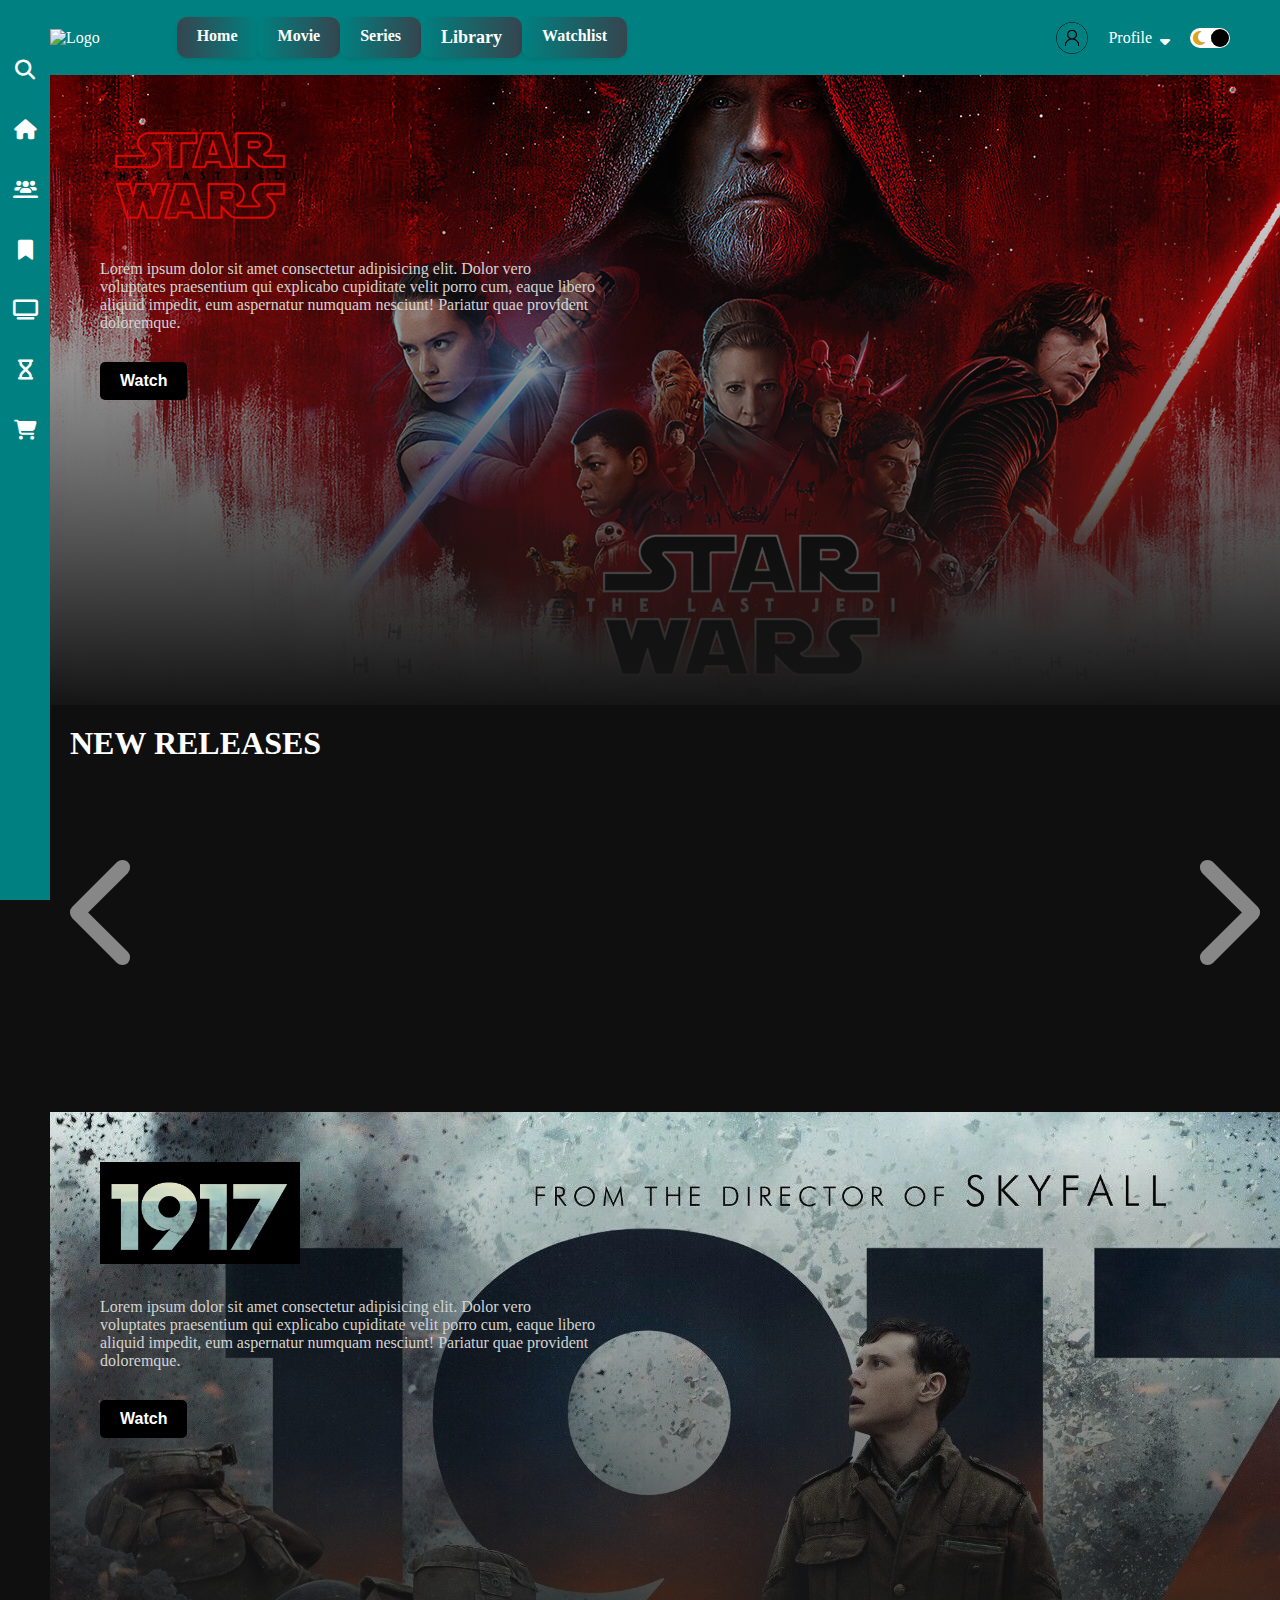
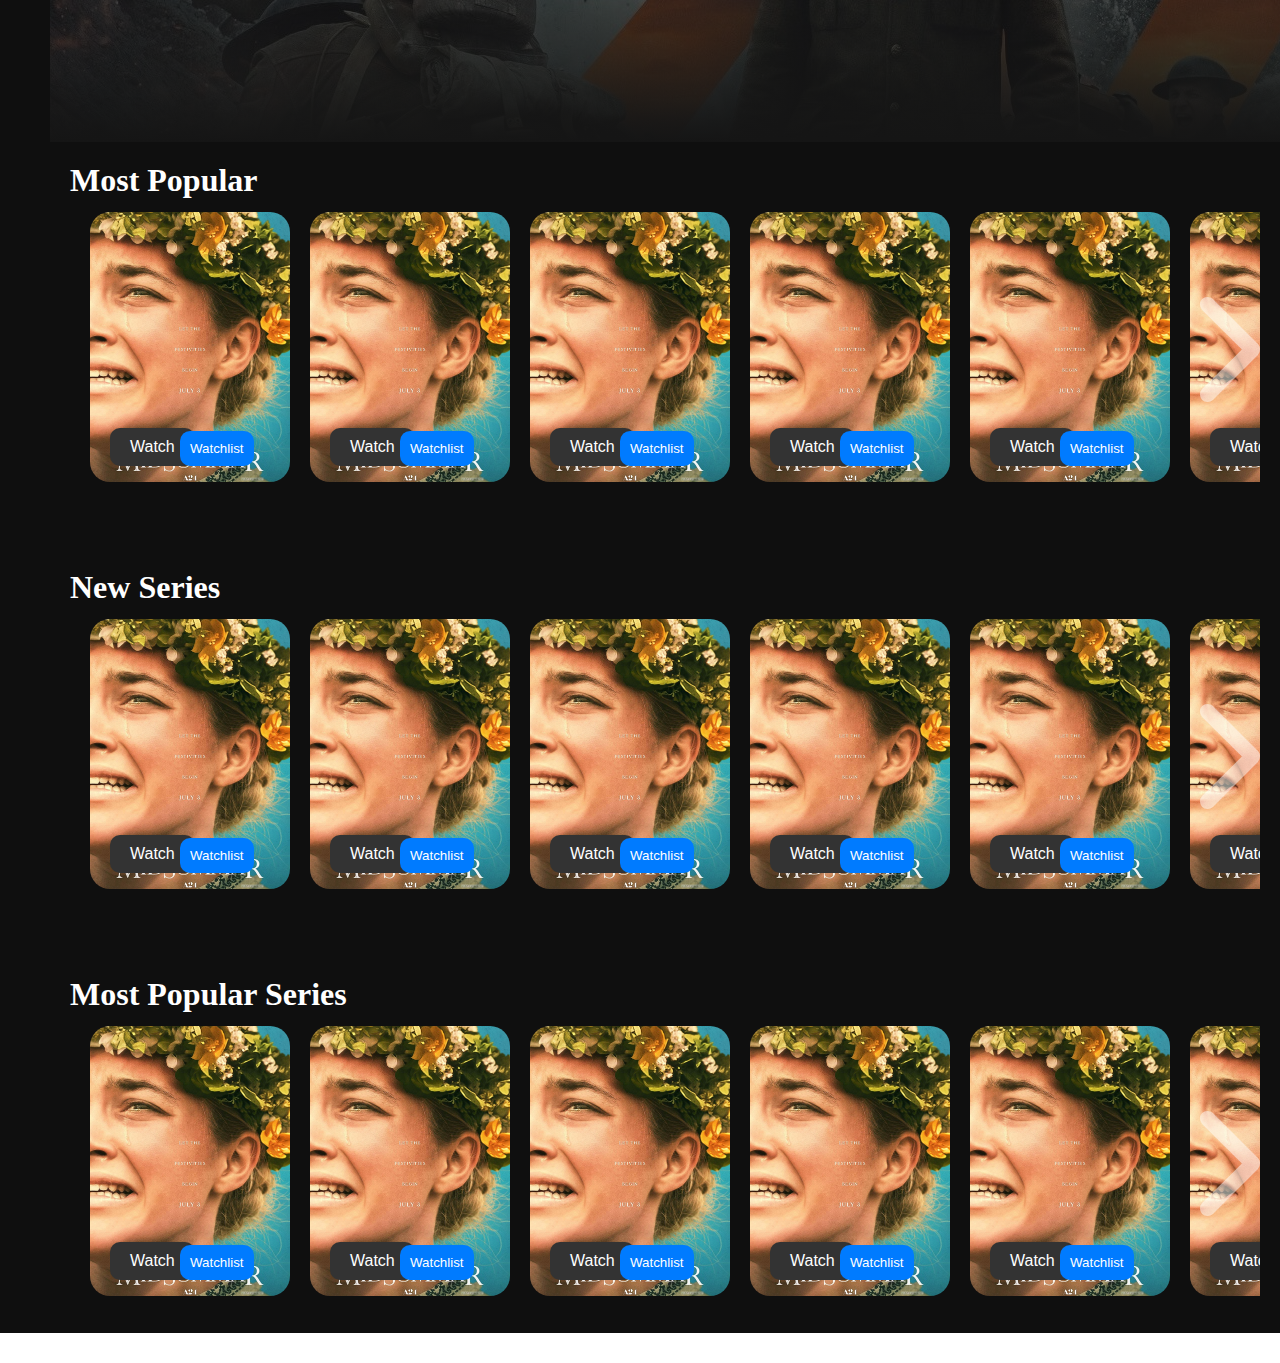
==== pages/home.html @ 5091b337 "new" ====
<!DOCTYPE html>
<html lang="en">
<head>
    <meta charset="UTF-8">
    <meta name="viewport" content="width=device-width, initial-scale=1.0">
    <title>Home page</title>
    <link rel="preconnect" href="https://fonts.googleapis.com">
    <link rel="preconnect" href="https://fonts.gstatic.com" crossorigin>
    <link href="https://fonts.googleapis.com/css2?family=Nunito:wght@200;600;800&display=swap" rel="stylesheet">
    <link rel="stylesheet" href="/style/home.css">
    <link rel="stylesheet" href="https://fonts.googleapis.com/icon?family=Material+Icons">
    <link rel="stylesheet" href="https://cdnjs.cloudflare.com/ajax/libs/font-awesome/6.4.2/css/all.min.css"> 
    
</head>
<body>
    <div class="navbar">
        <div  class="navbar-container">
            <div class="logo-container">
                <img class="logo" src="logo.jpg" alt="Logo">
            </div>
            <div  class="menu-container">
                <ul class="menu-list">
                    <li class="menu-list-item active">Home</li>
                    <li class="menu-list-item">Movie</li>
                    <li class="menu-list-item">Series</li>
                    <li class="menu-list-item"><a href="/pages/library.html">Library</a></li>
                    <li class="menu-list-item">Watchlist</li>
                </ul>
            </div>
            <div class="profile-container">
                <img class="profile-picture" src="/images/profile.png" alt="">
                <div class="profile-text-container" id="profileDropdownButton">
                    <span class="profile-text">Profile</span>
                    <i class="fa-solid fa-sort-down"></i>
                </div>
                <div class="profile-dropdown" id="profileDropdownContent">
                    <a href="#">My Account</a>
                    <a href="#">Settings</a>
                    <a href="#">Log Out</a>
                </div>
            </div>
                <div class="toggle">
                    <i class="fa-solid fa-moon toggle-icon"></i>
                    <i class="fa-solid fa-sun toggle-icon"></i>
                    <div class="toggle-ball"></div>

                </div>
            </div>
        </div>
    </div>
    <div class="sidebar">
        <i class="left-menu-icon fa-solid fa-magnifying-glass"></i>
        <i class="left-menu-icon fa-solid fa-house"></i>
        <i class="left-menu-icon fa-solid fa-users-line"></i>
        <i class="left-menu-icon fa-solid fa-bookmark"></i>
        <i class="left-menu-icon fa-solid fa-tv"></i>
        <i class="left-menu-icon fa-solid fa-hourglass"></i>
        <i class="left-menu-icon fa-solid fa-cart-shopping"></i>
    </div>
    <div class="container">
        <div class="content-container">
           <div class="featured-content" 
                style="background: linear-gradient(to bottom, rgba(0,0,0,0), #151515), url(/images/starwors.jpg);">
                <img class="featured-title" src="/images/Star_Wars_-_The_Last_Jedi_logo.png" alt="">
                <p class="featured-desc">Lorem ipsum dolor sit amet consectetur adipisicing elit. Dolor vero voluptates praesentium qui explicabo cupiditate velit porro cum, eaque libero aliquid impedit, eum aspernatur numquam nesciunt! Pariatur quae provident doloremque.</p>
                <button class="featured-button">Watch</button>
           </div>
           <div class="movie-list-container" id="new-releases">
            <h1 class="movie-list-title">NEW RELEASES</h1>
            <div class="movie-list-wrapper">
                <i class="fa-solid fa-chevron-left arrow-left"></i>
                <div class="movie-list">
                    <div class="movie-list-item">
                        <img class="movie-list-item-img" src="/images/midsommar.jpg" alt="">
                        <span class="movie-list-item-title"></span>
                        <p class="movie-list-item-desc"></p>
                        <span class="movie-list-item-rating"></span>
                        <button class="movie-list-item-button">Watch</button>
                        <button class="movie-list-item-watchlist-button">Watchlist</button>
                    </div>
                    <div class="movie-list-item">
                        <img class="movie-list-item-img" src="/images/midsommar.jpg" alt="">
                        <span class="movie-list-item-title"></span>
                        <p class="movie-list-item-desc"></p>
                        <span class="movie-list-item-rating"></span>
                        <button class="movie-list-item-button">Watch</button>
                        <button class="movie-list-item-watchlist-button">Watchlist</button>
                    </div>
                    <div class="movie-list-item">
                        <img class="movie-list-item-img" src="/images/midsommar.jpg" alt="">
                        <span class="movie-list-item-title"></span>
                        <p class="movie-list-item-desc"></p>
                        <span class="movie-list-item-rating"></span>
                        <button class="movie-list-item-button">Watch</button>
                        <button class="movie-list-item-watchlist-button">Watchlist</button>
                    </div>
                    <div class="movie-list-item">
                        <img class="movie-list-item-img" src="/images/midsommar.jpg" alt="">
                        <span class="movie-list-item-title"></span>
                        <p class="movie-list-item-desc"></p>
                        <span class="movie-list-item-rating"></span>
                        <button class="movie-list-item-button">Watch</button>
                        <button class="movie-list-item-watchlist-button">Watchlist</button>
                    </div>
                    <div class="movie-list-item">
                        <img class="movie-list-item-img" src="/images/midsommar.jpg" alt="">
                        <span class="movie-list-item-title"></span>
                        <p class="movie-list-item-desc"></p>
                        <span class="movie-list-item-rating"></span>
                        <button class="movie-list-item-button">Watch</button>
                        <button class="movie-list-item-watchlist-button">Watchlist</button>
                    </div>
                    <div class="movie-list-item">
                        <img class="movie-list-item-img" src="/images/midsommar.jpg" alt="">
                        <span class="movie-list-item-title"></span>
                        <p class="movie-list-item-desc"></p>
                        <span class="movie-list-item-rating"></span>
                        <button class="movie-list-item-button">Watch</button>
                        <button class="movie-list-item-watchlist-button">Watchlist</button>
                    </div>
                    <div class="movie-list-item">
                        <img class="movie-list-item-img" src="/images/midsommar.jpg" alt="">
                        <span class="movie-list-item-title"></span>
                        <p class="movie-list-item-desc"></p>
                        <span class="movie-list-item-rating"></span>
                        <button class="movie-list-item-button">Watch</button>
                        <button class="movie-list-item-watchlist-button">Watchlist</button>
                    </div>
                    <div class="movie-list-item">
                        <img class="movie-list-item-img" src="/images/midsommar.jpg" alt="">
                        <span class="movie-list-item-title"></span>
                        <p class="movie-list-item-desc"></p>
                        <span class="movie-list-item-rating"></span>
                        <button class="movie-list-item-button">Watch</button>
                        <button class="movie-list-item-watchlist-button">Watchlist</button>
                    </div>
                    <div class="movie-list-item">
                        <img class="movie-list-item-img" src="/images/midsommar.jpg" alt="">
                        <span class="movie-list-item-title"></span>
                        <p class="movie-list-item-desc"></p>
                        <span class="movie-list-item-rating"></span>
                        <button class="movie-list-item-button">Watch</button>
                        <button class="movie-list-item-watchlist-button">Watchlist</button>
                    </div>
                    <div class="movie-list-item">
                        <img class="movie-list-item-img" src="/images/midsommar.jpg" alt="">
                        <span class="movie-list-item-title"></span>
                        <p class="movie-list-item-desc"></p>
                        <span class="movie-list-item-rating"></span>
                        <button class="movie-list-item-button">Watch</button>
                        <button class="movie-list-item-watchlist-button">Watchlist</button>
                    </div>
                </div>
                <i class="fa-solid fa-chevron-right arrow"></i>
            </div>
        </div>
        <div class="featured-content" 
        style="background: linear-gradient(to bottom, rgba(0,0,0,0), #151515), url(/images/s-l1600.jpg);">
        <img class="featured-title" src="/images/1917-Movie-Poster.jpg" alt="">
        <p class="featured-desc">Lorem ipsum dolor sit amet consectetur adipisicing elit. Dolor vero voluptates praesentium qui explicabo cupiditate velit porro cum, eaque libero aliquid impedit, eum aspernatur numquam nesciunt! Pariatur quae provident doloremque.</p>
        <button class="featured-button">Watch</button>
   </div>
   <div class="movie-list-container" id="most-popular">
            <h1 class="movie-list-title">Most Popular</h1>
            <div class="movie-list-wrapper">
                <div class="movie-list">
                    <div class="movie-list-item">
                        <img class="movie-list-item-img" src="/images/midsommar.jpg" alt="">
                        <span class="movie-list-item-title"></span>
                        <p class="movie-list-item-desc"></p>
                        <button class="movie-list-item-button">Watch</button>
                        <button class="movie-list-item-watchlist-button">Watchlist</button>
                    </div>
                    <div class="movie-list-item">
                        <img class="movie-list-item-img" src="/images/midsommar.jpg" alt="">
                        <span class="movie-list-item-title"></span>
                        <p class="movie-list-item-desc"></p>
                        <button class="movie-list-item-button">Watch</button>
                        <button class="movie-list-item-watchlist-button">Watchlist</button>
                    </div>
                    <div class="movie-list-item">
                        <img class="movie-list-item-img" src="/images/midsommar.jpg" alt="">
                        <span class="movie-list-item-title"></span>
                        <p class="movie-list-item-desc"></p>
                        <button class="movie-list-item-button">Watch</button>
                        <button class="movie-list-item-watchlist-button">Watchlist</button>
                    </div>
                    <div class="movie-list-item">
                        <img class="movie-list-item-img" src="/images/midsommar.jpg" alt="">
                        <span class="movie-list-item-title"></span>
                        <p class="movie-list-item-desc"></p>
                        <button class="movie-list-item-button">Watch</button>
                        <button class="movie-list-item-watchlist-button">Watchlist</button>
                    </div>
                    <div class="movie-list-item">
                        <img class="movie-list-item-img" src="/images/midsommar.jpg" alt="">
                        <span class="movie-list-item-title"></span>
                        <p class="movie-list-item-desc"></p>
                        <button class="movie-list-item-button">Watch</button>
                        <button class="movie-list-item-watchlist-button">Watchlist</button>
                    </div>
                    <div class="movie-list-item">
                        <img class="movie-list-item-img" src="/images/midsommar.jpg" alt="">
                        <span class="movie-list-item-title"></span>
                        <p class="movie-list-item-desc"></p>
                        <button class="movie-list-item-button">Watch</button>
                        <button class="movie-list-item-watchlist-button">Watchlist</button>
                    </div>
                    <div class="movie-list-item">
                        <img class="movie-list-item-img" src="/images/midsommar.jpg" alt="">
                        <span class="movie-list-item-title"></span>
                        <p class="movie-list-item-desc"></p>
                        <button class="movie-list-item-button">Watch</button>
                        <button class="movie-list-item-watchlist-button">Watchlist</button>
                    </div>
                    <div class="movie-list-item">
                        <img class="movie-list-item-img" src="/images/midsommar.jpg" alt="">
                        <span class="movie-list-item-title"></span>
                        <p class="movie-list-item-desc"></p>
                        <button class="movie-list-item-button">Watch</button>
                        <button class="movie-list-item-watchlist-button">Watchlist</button>
                    </div>
                    <div class="movie-list-item">
                        <img class="movie-list-item-img" src="/images/midsommar.jpg" alt="">
                        <span class="movie-list-item-title"></span>
                        <p class="movie-list-item-desc"></p>
                        <button class="movie-list-item-button">Watch</button>
                        <button class="movie-list-item-watchlist-button">Watchlist</button>
                    </div>
                    <div class="movie-list-item">
                        <img class="movie-list-item-img" src="/images/midsommar.jpg" alt="">
                        <span class="movie-list-item-title"></span>
                        <p class="movie-list-item-desc"></p>
                        <button class="movie-list-item-button">Watch</button>
                        <button class="movie-list-item-watchlist-button">Watchlist</button>
                    </div>
                </div>
                <i class="fa-solid fa-chevron-right arrow"></i>
            </div>
        </div>
        <div class="movie-list-container"id="new-series">
            <h1 class="movie-list-title">New Series</h1>
            <div class="movie-list-wrapper">
                <div class="movie-list">
                    <div class="movie-list-item">
                        <img class="movie-list-item-img" src="/images/midsommar.jpg" alt="">
                        <span class="movie-list-item-title"></span>
                        <p class="movie-list-item-desc"></p>
                        <button class="movie-list-item-button">Watch</button>
                        <button class="movie-list-item-watchlist-button">Watchlist</button>
                    </div>
                    <div class="movie-list-item">
                        <img class="movie-list-item-img" src="/images/midsommar.jpg" alt="">
                        <span class="movie-list-item-title"></span>
                        <p class="movie-list-item-desc"></p>
                        <button class="movie-list-item-button">Watch</button>
                        <button class="movie-list-item-watchlist-button">Watchlist</button>
                    </div>
                    <div class="movie-list-item">
                        <img class="movie-list-item-img" src="/images/midsommar.jpg" alt="">
                        <span class="movie-list-item-title"></span>
                        <p class="movie-list-item-desc"></p>
                        <button class="movie-list-item-button">Watch</button>
                        <button class="movie-list-item-watchlist-button">Watchlist</button>
                    </div>
                    <div class="movie-list-item">
                        <img class="movie-list-item-img" src="/images/midsommar.jpg" alt="">
                        <span class="movie-list-item-title"></span>
                        <p class="movie-list-item-desc"></p>
                        <button class="movie-list-item-button">Watch</button>
                        <button class="movie-list-item-watchlist-button">Watchlist</button>
                    </div>
                    <div class="movie-list-item">
                        <img class="movie-list-item-img" src="/images/midsommar.jpg" alt="">
                        <span class="movie-list-item-title"></span>
                        <p class="movie-list-item-desc"></p>
                        <button class="movie-list-item-button">Watch</button>
                        <button class="movie-list-item-watchlist-button">Watchlist</button>
                    </div>
                    <div class="movie-list-item">
                        <img class="movie-list-item-img" src="/images/midsommar.jpg" alt="">
                        <span class="movie-list-item-title"></span>
                        <p class="movie-list-item-desc"></p>
                        <button class="movie-list-item-button">Watch</button>
                        <button class="movie-list-item-watchlist-button">Watchlist</button>
                    </div>
                    <div class="movie-list-item">
                        <img class="movie-list-item-img" src="/images/midsommar.jpg" alt="">
                        <span class="movie-list-item-title"></span>
                        <p class="movie-list-item-desc"></p>
                        <button class="movie-list-item-button">Watch</button>
                        <button class="movie-list-item-watchlist-button">Watchlist</button>
                    </div>
                    <div class="movie-list-item">
                        <img class="movie-list-item-img" src="/images/midsommar.jpg" alt="">
                        <span class="movie-list-item-title">Midsommar</span>
                        <p class="movie-list-item-desc"></p>
                        <button class="movie-list-item-button">Watch</button>
                        <button class="movie-list-item-watchlist-button">Watchlist</button>
                    </div>
                    <div class="movie-list-item">
                        <img class="movie-list-item-img" src="/images/midsommar.jpg" alt="">
                        <span class="movie-list-item-title"></span>
                        <p class="movie-list-item-desc"></p>
                        <button class="movie-list-item-button">Watch</button>
                        <button class="movie-list-item-watchlist-button">Watchlist</button>
                    </div>
                    <div class="movie-list-item">
                        <img class="movie-list-item-img" src="/images/midsommar.jpg" alt="">
                        <span class="movie-list-item-title"></span>
                        <p class="movie-list-item-desc"></p>
                        <button class="movie-list-item-button">Watch</button>
                        <button class="movie-list-item-watchlist-button">Watchlist</button>
                    </div>
                </div>
                <i class="fa-solid fa-chevron-right arrow"></i>
            </div>
        </div>
        <div class="movie-list-container" id="mostPopularSeries">
            <h1 class="movie-list-title">Most Popular Series</h1>
            <div class="movie-list-wrapper">
                <div class="movie-list">
                    <div class="movie-list-item">
                        <img class="movie-list-item-img" src="/images/midsommar.jpg" alt="">
                        <span class="movie-list-item-title"></span>
                        <p class="movie-list-item-desc"></p>
                        <button class="movie-list-item-button">Watch</button>
                        <button class="movie-list-item-watchlist-button">Watchlist</button>
                    </div>            
                    <div class="movie-list-item">
                        <img class="movie-list-item-img" src="/images/midsommar.jpg" alt="">
                        <span class="movie-list-item-title"></span>
                        <p class="movie-list-item-desc"></p>
                        <button class="movie-list-item-button">Watch</button>
                        <button class="movie-list-item-watchlist-button">Watchlist</button>
                    </div>
                    <div class="movie-list-item">
                        <img class="movie-list-item-img" src="/images/midsommar.jpg" alt="">
                        <span class="movie-list-item-title"></span>
                        <p class="movie-list-item-desc"></p>
                        <button class="movie-list-item-button">Watch</button>
                        <button class="movie-list-item-watchlist-button">Watchlist</button>
                    </div>
                    <div class="movie-list-item">
                        <img class="movie-list-item-img" src="/images/midsommar.jpg" alt="">
                        <span class="movie-list-item-title"></span>
                        <p class="movie-list-item-desc"></p>
                        <button class="movie-list-item-button">Watch</button>
                        <button class="movie-list-item-watchlist-button">Watchlist</button>
                    </div>
                    <div class="movie-list-item">
                        <img class="movie-list-item-img" src="/images/midsommar.jpg" alt="">
                        <span class="movie-list-item-title"></span>
                        <p class="movie-list-item-desc"></p>
                        <button class="movie-list-item-button">Watch</button>
                        <button class="movie-list-item-watchlist-button">Watchlist</button>
                    </div>
                    <div class="movie-list-item">
                        <img class="movie-list-item-img" src="/images/midsommar.jpg" alt="">
                        <span class="movie-list-item-title"></span>
                        <p class="movie-list-item-desc"></p>
                        <button class="movie-list-item-button">Watch</button>
                        <button class="movie-list-item-watchlist-button">Watchlist</button>
                    </div>
                    <div class="movie-list-item">
                        <img class="movie-list-item-img" src="/images/midsommar.jpg" alt="">
                        <span class="movie-list-item-title"></span>
                        <p class="movie-list-item-desc"></p>
                        <button class="movie-list-item-button">Watch</button>
                        <button class="movie-list-item-watchlist-button">Watchlist</button>
                    </div>
                    <div class="movie-list-item">
                        <img class="movie-list-item-img" src="/images/midsommar.jpg" alt="">
                        <span class="movie-list-item-title"></span>
                        <p class="movie-list-item-desc"></p>
                        <button class="movie-list-item-button">Watch</button>
                        <button class="movie-list-item-watchlist-button">Watchlist</button>
                    </div>
                    <div class="movie-list-item">
                        <img class="movie-list-item-img" src="/images/midsommar.jpg" alt="">
                        <span class="movie-list-item-title"></span>
                        <p class="movie-list-item-desc"></p>
                        <button class="movie-list-item-button">Watch</button>
                        <button class="movie-list-item-watchlist-button">Watchlist</button>
                    </div>
                    <div class="movie-list-item">
                        <img class="movie-list-item-img" src="/images/midsommar.jpg" alt="">
                        <span class="movie-list-item-title"></span>
                        <p class="movie-list-item-desc"></p>
                        <button class="movie-list-item-button">Watch</button>
                        <button class="movie-list-item-watchlist-button">Watchlist</button>
                    </div>
                </div>
                <i class="fa-solid fa-chevron-right arrow"></i>
            </div>
        </div>
        
           </div>
           
        </div>
        
    </div>
    <script src="/script/home.js">
        document.addEventListener('DOMContentLoaded', function() {
            var user = JSON.parse(localStorage.getItem('user'));
        
            if (user) {
                var emailElement = document.getElementById('userEmail');
                if (emailElement) {
                    emailElement.innerText = user.email;
                }
            }
        });
        </script>
  
</body>
</html>
---- style/home.css ----
*{
    margin: 0;
    padding: 0;
    box-sizing: border-box;
}

body{
    font-family: Georgia, 'Times New Roman', Times, serif ;
}
.navbar{
    width: 100%;
    height: 75px;
    background-color: #008080;
}

.navbar-container{
    display: flex;
    align-items: center;
    padding: 0 50px;
    height: 100%;
    color: white;
}

.logo-container {
    flex: 1;
}

.logo {
    max-width: 100%;
    height: auto;
    display: block;
}

.logo-container img {
    max-width: 100%; 
    height: auto; 
}

.menu-container{
    flex: 6;
    
}

.menu-list{
   display: flex; 
   list-style: none;
}
.menu-list-item a {
    text-decoration: none; 
    color: #ffffff; 
    font-weight: bold; 
    font-size: 18px; 
    transition: color 0.3s; 
}



.menu-list-item {
    margin-right: 30px;
 }

 .menu-list-item.active{
    font-weight: bold;
 }

.profile-container{
    flex: 2;
    display: flex;
    align-items: center;
    justify-content: flex-end;
}

.profile-text-container{
    margin: 0 20px;

}

.profile-picture{
    width: 32px;
    height: 32px;
    border-radius: 50%;
    object-fit: cover;
}


.toggle{
    width: 40px;
    height: 20px;
    background-color: white;
    border-radius: 30px;
    display: flex;
    align-items: center;
    justify-content: space-around;
    position: relative;
}

.toggle-icon{
    color: goldenrod;
}

.toggle-ball{
    width: 18px;
    height: 18px;
    background-color: black;
    position: absolute;
    right: 1px;
    border-radius: 50%;
    cursor: pointer;
    transition: 0.1s ease all;
}

.sidebar{
    width: 50px;
    height: 100%;
    background-color: #008080;
    position: fixed;
    top: 0;
    display: flex;
    flex-direction: column;
    align-items: center;
    padding-top: 60px;
}

.left-menu-icon{
    color: white;
    font-size: 20px;
    margin-bottom: 40px;
}

.container{
    background-color: rgb(15, 15, 15);
    min-height: calc(00vh - 50px);
    color: white;
    
    
}

.content-container{
    margin-left: 50px;
    
}



.featured-content{
    height: 70vh;
    padding: 50px;
  
}
.featured-title{
    width: 200px;
}

.featured-desc{
    width: 500px;
    color: lightgray;
    margin: 30px 0;
}

.featured-button {
    background-color: black;
    color: white;
    padding: 10px 20px;
    border-radius: 5px;
    border: none;
    outline: none;
    font-weight: bold;
    cursor: pointer; /* Add a pointer cursor on hover */
    transition: background-color 0.3s; /* Smooth transition effect */
    font-size: 16px; /* Adjust the font size */
}

.featured-button:hover {
    background-color: darkgray;
}

.featured-button:active {
    background-color: gray;
    transform: translateY(2px); /* Add a slight downward shift on click */
}


.left-menu-icon:hover {
    
    color: orange; 
    cursor: pointer;
}

.movie-list-container {
    margin-bottom: 30px;
    padding:  20px;
}

.movie-list-wrapper {
    position: relative;
    padding: 0 20px; 
   overflow: hidden;
}

.movie-list {
    display: flex;
    align-items: center;
    height: 300px;
    margin: 0 -10px; 
    transform: translateX(0);
    transition: all 1s ease-in-out;
}

.movie-list-item {
    margin-right: 30px;
    position: relative;
    margin: 0 10px; 
}

.movie-list-item:hover .movie-list-item-img{
    transform: scale(1.2);
    margin: 0 30px;
    opacity: 0.5;
}

.menu-list-item {
    padding: 10px 20px;
    margin: 5px 0;
    border-radius: 10px;
    box-shadow: 0 2px 4px rgba(0, 0, 0, 0.1);
    cursor: pointer;
    background: linear-gradient(to right,  #008080, #36454F);
    color: #FFF;
    font-weight: bold;
    transition: transform 0.3s, box-shadow 0.3s, background 0.3s;
}

.menu-list-item:hover {
    transform: scale(1.05);
    box-shadow: 0 4px 8px rgba(0, 0, 0, 0.2);
}

.menu-list-item.active {
    background: linear-gradient(to right, #36454F, #008080);
}

.menu-list-item img {
    max-width: 20px;
    vertical-align: middle;
    margin-right: 5px;
}


.movie-list-item:hover .movie-list-item-title,
.movie-list-item:hover .movie-list-item-desc,
.movie-list-item:hover .movie-list-item-button{
    opacity: 1;
}

.movie-list-item-img{
    width: 200px;
    height: 270px;
    object-fit: cover;
    transition: all 1s ease-in-out;
    border-radius: 20px;
}

.movie-list-item-title {
    background-color: #333;
    padding: 0 10px;
    font-size: 32px;
    font-weight: bold;
    position: absolute;
    top: 10%;
    left: 10px;
    opacity: 0;
    transition: 1s all ease-in-out;
}

.movie-list-item-title{
    background-color: #333;
    padding: 0 10px;
    font-size: 25px;
    font-weight: bold;
    position: absolute;
    top: 10%;
    left: 10px;
    opacity: 0;
}

.movie-list-item-desc {
    background-color: #333;
    padding: 10px;
    font-size: 12px;
    position: absolute;
    top: 30%;
    left: 10px;
    opacity: 0;
    width: 230px;
}

.movie-list-item-button {
    padding: 10px 20px;
    background-color: #333; 
    color: white;
    border-radius: 10px;
    outline: none;
    border: none;
    cursor: pointer;
    position: absolute;
    bottom: 20px;
    left: 20px;
    transition: background-color 0.3s; 
    font-size: 16px; 
}

.movie-list-item-button:hover {
    background-color:#008080; 
    transform: scale(1.05); 
}

#userEmail {
    font-weight: bold;
    color: #007BFF;
}

.arrow{
    font-size: 120px;
    position: absolute;
    top: 90px;
    right: 0;
    color: light grey;
    opacity: 0.5;
    cursor: pointer;
}

.arrow-left {
    font-size: 120px;
    position: absolute;
    top: 90px;
    left: 0;
    color: light grey;
    opacity: 0.5;
    cursor: pointer;
    z-index: 20;
}

.container.active{
    background-color: white;
}

.movie-list-title.active{
    color: black;
}


.navbar-container.active{
    background-color: white;
    color: black;
}

.sidebar.active{
    background-color: white;
}

.left-menu-icon.active{
    color: black;
}


.toggle.active{
    background-color: black;

}

.toggle-ball.active{
    background-color: white;
    transform: translateX(-20px);
}

@media only screen and (max-width: 940px){
    .menu-container{
        display: none;
    }
}


.profile-container {
    position: relative;
}

.profile-text-container {
    cursor: pointer;
    display: flex;
    align-items: center;
    gap: 8px;
}

.profile-dropdown {
    display: none;
    position: absolute;
    background-color: #fff;
    min-width: 160px;
    box-shadow: 0px 8px 16px 0px rgba(0, 0, 0, 0.2);
    z-index: 1;
    top: 40px; /* Adjust this value to position the dropdown */
    right: 0;
    border-radius: 8px;
    overflow: hidden;
}

.profile-dropdown a {
    color: #333;
    padding: 12px 16px;
    text-decoration: none;
    display: block;
    transition: background-color 0.3s;
}

.profile-dropdown a:hover {
    background-color: #f5f5f5;
}

.profile-container:hover .profile-dropdown {
    display: block;
}

.movie-list-item-rating {
    color: #008080; 
    font-size: 16px; 
    font-weight: bold; 
    margin-top: 5px; 
}

.movie-list-item-watchlist-button {
    padding: 10px;
    background-color: #007bff;
    color: white;
    border-radius: 10px;
    outline: none;
    border: none;
    cursor: pointer;
    position: absolute;
    bottom: 20px;
    left: 90px; /* Adjust the left position as needed */
    transition: background-color 0.3s ease;
}

.movie-list-item-watchlist-button:hover {
    background-color: #0056b3; /* Change color on hover if desired */
}
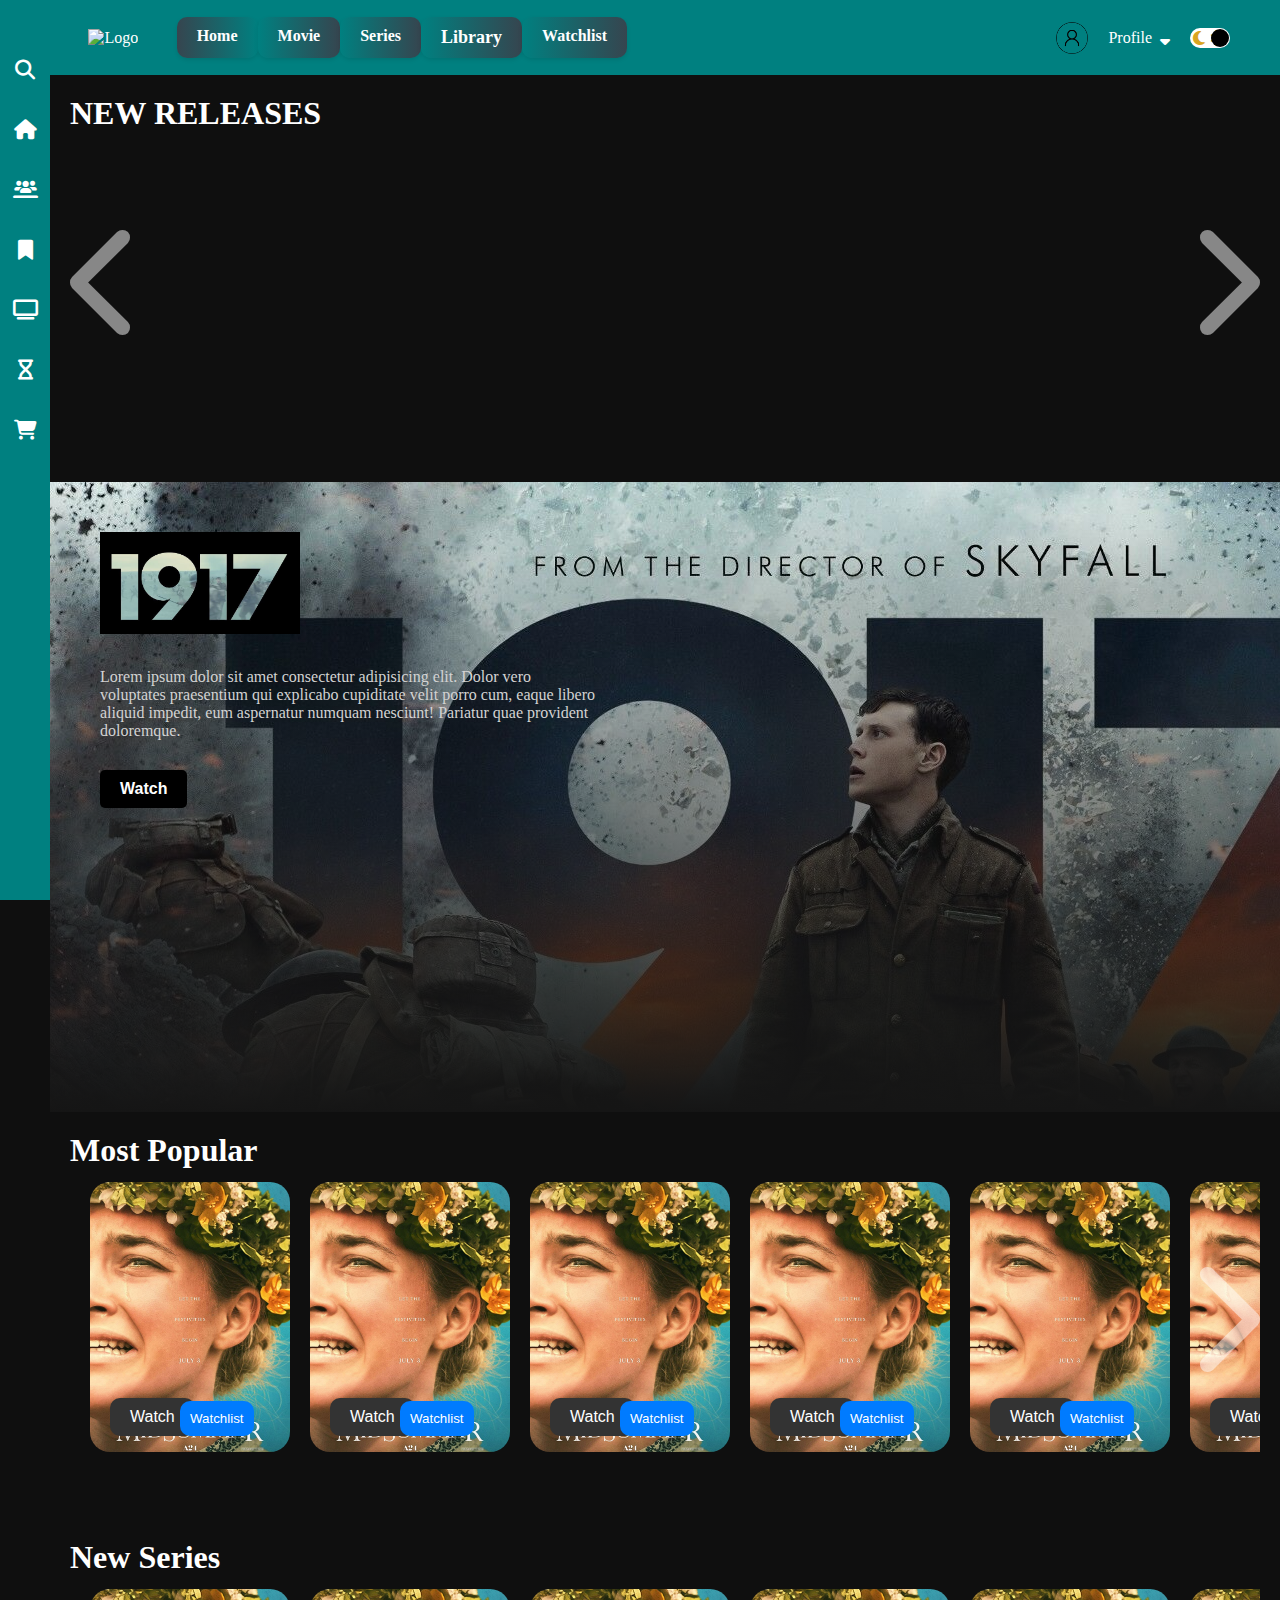
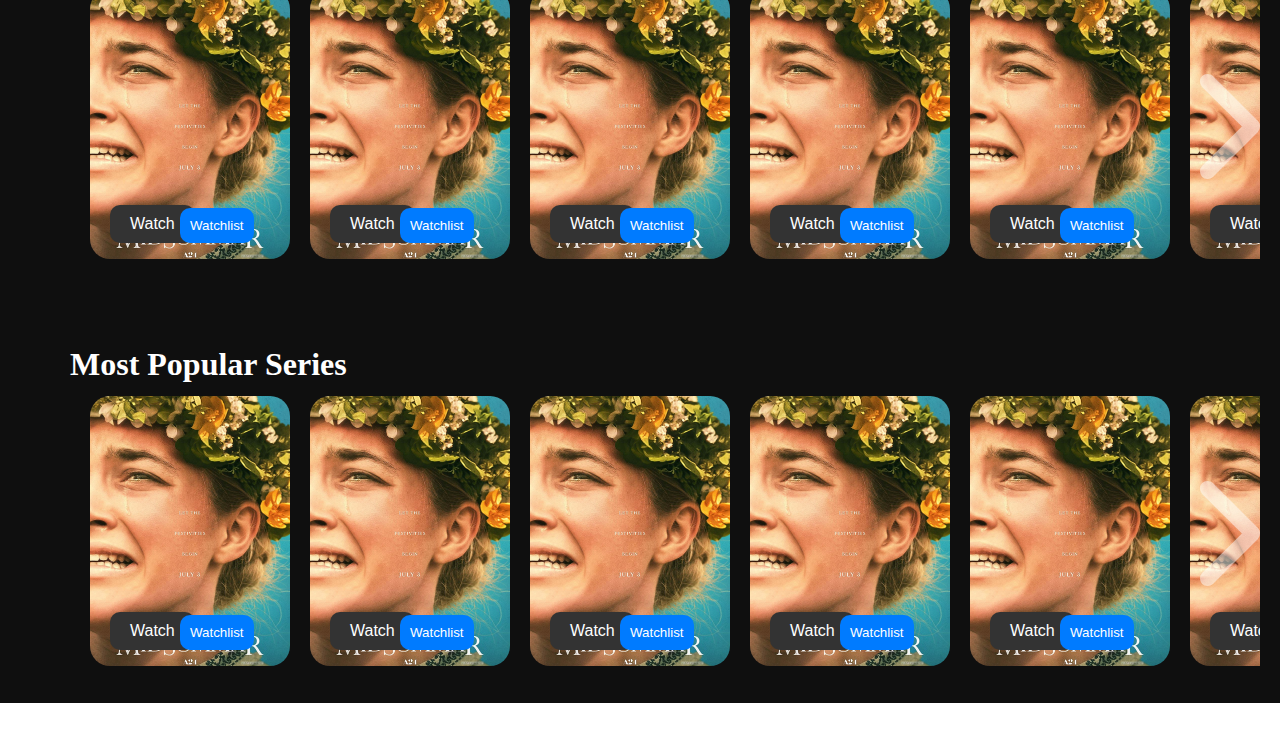
==== commit 6a0e10e4: "newest save" ====
--- a/pages/home.html
+++ b/pages/home.html
@@ -16,7 +16,8 @@
     <div class="navbar">
         <div  class="navbar-container">
             <div class="logo-container">
-                <img class="logo" src="logo.jpg" alt="Logo">
+                <img class="logo" src="/images/logo.png
+                " alt="Logo">
             </div>
             <div  class="menu-container">
                 <ul class="menu-list">
@@ -59,98 +60,13 @@
     </div>
     <div class="container">
         <div class="content-container">
-           <div class="featured-content" 
-                style="background: linear-gradient(to bottom, rgba(0,0,0,0), #151515), url(/images/starwors.jpg);">
-                <img class="featured-title" src="/images/Star_Wars_-_The_Last_Jedi_logo.png" alt="">
-                <p class="featured-desc">Lorem ipsum dolor sit amet consectetur adipisicing elit. Dolor vero voluptates praesentium qui explicabo cupiditate velit porro cum, eaque libero aliquid impedit, eum aspernatur numquam nesciunt! Pariatur quae provident doloremque.</p>
-                <button class="featured-button">Watch</button>
-           </div>
            <div class="movie-list-container" id="new-releases">
             <h1 class="movie-list-title">NEW RELEASES</h1>
             <div class="movie-list-wrapper">
                 <i class="fa-solid fa-chevron-left arrow-left"></i>
-                <div class="movie-list">
-                    <div class="movie-list-item">
-                        <img class="movie-list-item-img" src="/images/midsommar.jpg" alt="">
-                        <span class="movie-list-item-title"></span>
-                        <p class="movie-list-item-desc"></p>
-                        <span class="movie-list-item-rating"></span>
-                        <button class="movie-list-item-button">Watch</button>
-                        <button class="movie-list-item-watchlist-button">Watchlist</button>
-                    </div>
-                    <div class="movie-list-item">
-                        <img class="movie-list-item-img" src="/images/midsommar.jpg" alt="">
-                        <span class="movie-list-item-title"></span>
-                        <p class="movie-list-item-desc"></p>
-                        <span class="movie-list-item-rating"></span>
-                        <button class="movie-list-item-button">Watch</button>
-                        <button class="movie-list-item-watchlist-button">Watchlist</button>
-                    </div>
-                    <div class="movie-list-item">
-                        <img class="movie-list-item-img" src="/images/midsommar.jpg" alt="">
-                        <span class="movie-list-item-title"></span>
-                        <p class="movie-list-item-desc"></p>
-                        <span class="movie-list-item-rating"></span>
-                        <button class="movie-list-item-button">Watch</button>
-                        <button class="movie-list-item-watchlist-button">Watchlist</button>
-                    </div>
-                    <div class="movie-list-item">
-                        <img class="movie-list-item-img" src="/images/midsommar.jpg" alt="">
-                        <span class="movie-list-item-title"></span>
-                        <p class="movie-list-item-desc"></p>
-                        <span class="movie-list-item-rating"></span>
-                        <button class="movie-list-item-button">Watch</button>
-                        <button class="movie-list-item-watchlist-button">Watchlist</button>
-                    </div>
-                    <div class="movie-list-item">
-                        <img class="movie-list-item-img" src="/images/midsommar.jpg" alt="">
-                        <span class="movie-list-item-title"></span>
-                        <p class="movie-list-item-desc"></p>
-                        <span class="movie-list-item-rating"></span>
-                        <button class="movie-list-item-button">Watch</button>
-                        <button class="movie-list-item-watchlist-button">Watchlist</button>
-                    </div>
-                    <div class="movie-list-item">
-                        <img class="movie-list-item-img" src="/images/midsommar.jpg" alt="">
-                        <span class="movie-list-item-title"></span>
-                        <p class="movie-list-item-desc"></p>
-                        <span class="movie-list-item-rating"></span>
-                        <button class="movie-list-item-button">Watch</button>
-                        <button class="movie-list-item-watchlist-button">Watchlist</button>
-                    </div>
-                    <div class="movie-list-item">
-                        <img class="movie-list-item-img" src="/images/midsommar.jpg" alt="">
-                        <span class="movie-list-item-title"></span>
-                        <p class="movie-list-item-desc"></p>
-                        <span class="movie-list-item-rating"></span>
-                        <button class="movie-list-item-button">Watch</button>
-                        <button class="movie-list-item-watchlist-button">Watchlist</button>
-                    </div>
-                    <div class="movie-list-item">
-                        <img class="movie-list-item-img" src="/images/midsommar.jpg" alt="">
-                        <span class="movie-list-item-title"></span>
-                        <p class="movie-list-item-desc"></p>
-                        <span class="movie-list-item-rating"></span>
-                        <button class="movie-list-item-button">Watch</button>
-                        <button class="movie-list-item-watchlist-button">Watchlist</button>
-                    </div>
-                    <div class="movie-list-item">
-                        <img class="movie-list-item-img" src="/images/midsommar.jpg" alt="">
-                        <span class="movie-list-item-title"></span>
-                        <p class="movie-list-item-desc"></p>
-                        <span class="movie-list-item-rating"></span>
-                        <button class="movie-list-item-button">Watch</button>
-                        <button class="movie-list-item-watchlist-button">Watchlist</button>
-                    </div>
-                    <div class="movie-list-item">
-                        <img class="movie-list-item-img" src="/images/midsommar.jpg" alt="">
-                        <span class="movie-list-item-title"></span>
-                        <p class="movie-list-item-desc"></p>
-                        <span class="movie-list-item-rating"></span>
-                        <button class="movie-list-item-button">Watch</button>
-                        <button class="movie-list-item-watchlist-button">Watchlist</button>
-                    </div>
-                </div>
+                
+                <div class="movie-list"></div>
+
                 <i class="fa-solid fa-chevron-right arrow"></i>
             </div>
         </div>
--- a/style/home.css
+++ b/style/home.css
@@ -23,17 +23,15 @@
 
 .logo-container {
     flex: 1;
+    display: flex;
+    align-items: center; /* Aligns the logo vertically in the center */
+    justify-content: center; /* Aligns the logo horizontally in the center */
 }
 
 .logo {
-    max-width: 100%;
-    height: auto;
+    max-width: 70%; /* Adjust as needed */
+    height: auto; /* Keeps the aspect ratio of the image */
     display: block;
-}
-
-.logo-container img {
-    max-width: 100%; 
-    height: auto; 
 }
 
 .menu-container{
@@ -199,6 +197,7 @@
 
 .movie-list {
     display: flex;
+    flex-wrap: nowrap;
     align-items: center;
     height: 300px;
     margin: 0 -10px; 
@@ -443,4 +442,100 @@
 
 .movie-list-item-watchlist-button:hover {
     background-color: #0056b3; /* Change color on hover if desired */
-}+}
+
+
+
+
+/* 
+main {
+    display: flex;
+    flex-wrap: wrap;
+    justify-content: center;
+} */
+
+.movie {
+    width: 300px;
+    margin: 1rem;
+    border-radius: 3px;
+    box-shadow: 0.2px 4px 5px rgba(0, 0, 0, 0.1);
+    background-color: var(--secondary-color);
+    position: relative;
+    /* overflow: hidden; */
+    margin-right: 30px;
+    position: relative;
+    margin: 0 10px;  
+}
+  
+  
+.movie img {
+    width: 200px;
+    height: 270px;
+    object-fit: cover;
+    transition: all 1s ease-in-out;
+    border-radius: 20px;
+}
+  
+  .movie-info {
+    color: #eee;
+    display: flex;
+    align-items: center;
+    justify-content: space-between;
+    padding: 0.5rem 1rem 1rem;
+    letter-spacing: 0.5px;
+  }
+  
+  .movie-info h3 {
+    margin-top: 0;
+  }
+  
+.movie-info span {
+    background-color: var(--primary-color);
+    padding: 0.25rem 0.5rem;
+    border-radius: 3px;
+    font-weight: bold;
+}
+
+  
+.overview {
+    position: absolute;
+    left: 0;
+    right: 0;
+    bottom: 0;
+    background-color: #fff;
+    padding: 1rem;
+    max-height: 100%;
+    transform: translateY(101%);
+    transition: transform 0.3s ease-in;
+    cursor: pointer;
+    user-select: none;
+    color: #008080;
+  }
+  
+  .overview h3 {
+    color: #36454F;
+    cursor: pointer;
+    text-align: center;
+    font-weight: bold;
+  }
+  
+  .movie:hover .overview {
+    transform: translateY(0)
+  }
+
+  
+.know-more {
+    background-color: orange;
+    color: white;
+    font-size: 16px;
+    font-weight: bold;
+    border: 0;
+    border-radius: 50px;
+    padding: 10px 20px;
+    margin-top: 5px;
+    width: 100%;
+    justify-content: center;
+    text-align: center;
+    cursor: pointer;
+  }
+  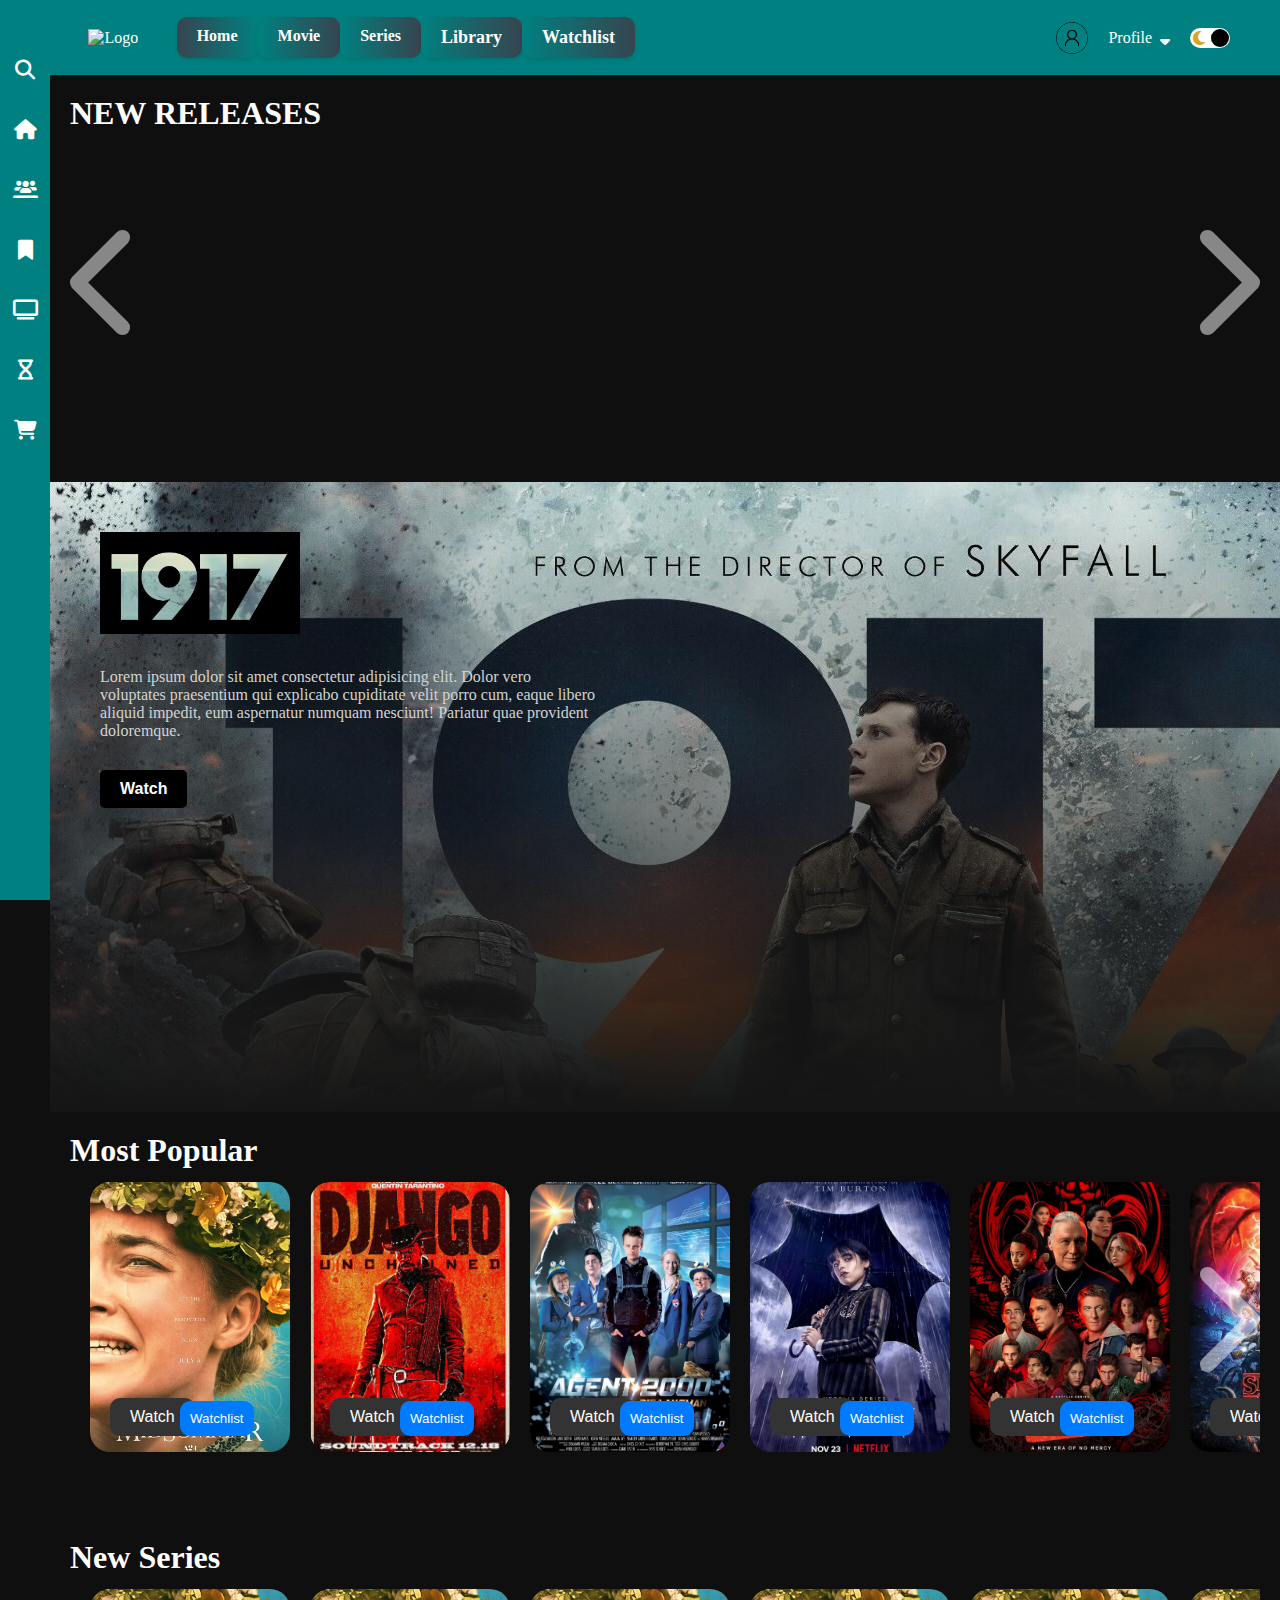
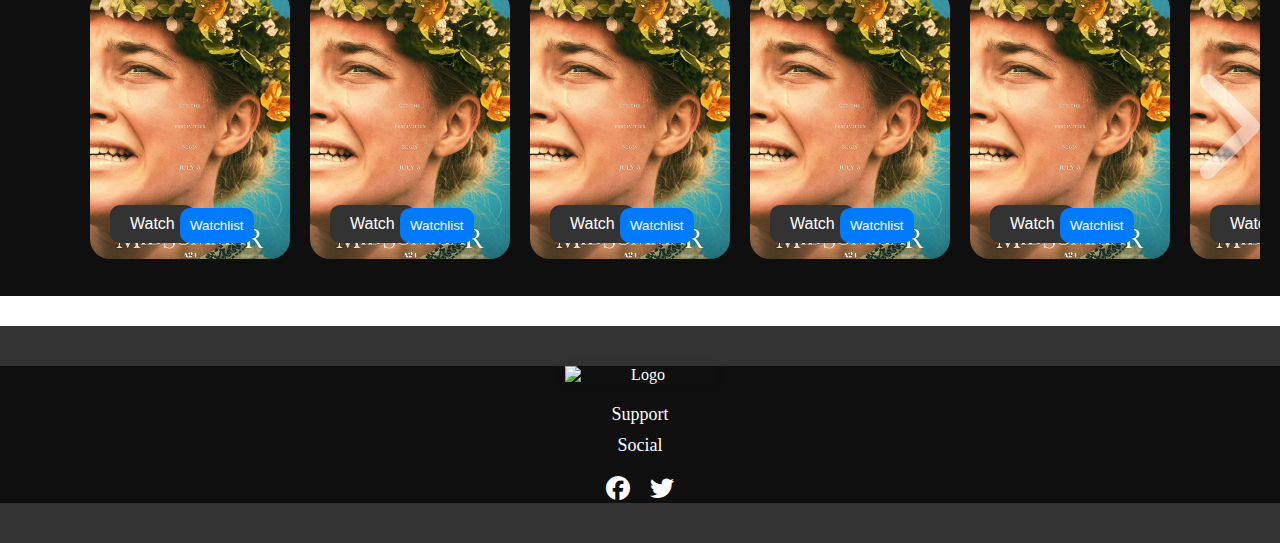
==== commit ee1bc398: "new" ====
--- a/pages/home.html
+++ b/pages/home.html
@@ -9,7 +9,8 @@
     <link href="https://fonts.googleapis.com/css2?family=Nunito:wght@200;600;800&display=swap" rel="stylesheet">
     <link rel="stylesheet" href="/style/home.css">
     <link rel="stylesheet" href="https://fonts.googleapis.com/icon?family=Material+Icons">
-    <link rel="stylesheet" href="https://cdnjs.cloudflare.com/ajax/libs/font-awesome/6.4.2/css/all.min.css"> 
+    <link rel="stylesheet" href="https://cdnjs.cloudflare.com/ajax/libs/font-awesome/6.4.2/css/all.min.css">
+    <link rel="stylesheet" href="https://cdnjs.cloudflare.com/ajax/libs/font-awesome/6.0.0-beta3/css/all.min.css" integrity="sha384-JGVMLP2W5K20wLqKryb2LxluPwz5CyyJEWvYlF0Pp4bKeoZAG7bR3r2a7lkX4cXp" crossorigin="anonymous"> 
     
 </head>
 <body>
@@ -25,7 +26,7 @@
                     <li class="menu-list-item">Movie</li>
                     <li class="menu-list-item">Series</li>
                     <li class="menu-list-item"><a href="/pages/library.html">Library</a></li>
-                    <li class="menu-list-item">Watchlist</li>
+                    <li class="menu-list-item"><a href="/pages/watchlist.html">Watchlist</a></li>
                 </ul>
             </div>
             <div class="profile-container">
@@ -63,9 +64,10 @@
            <div class="movie-list-container" id="new-releases">
             <h1 class="movie-list-title">NEW RELEASES</h1>
             <div class="movie-list-wrapper">
+                <div class="movie-list"></div>
                 <i class="fa-solid fa-chevron-left arrow-left"></i>
                 
-                <div class="movie-list"></div>
+               
 
                 <i class="fa-solid fa-chevron-right arrow"></i>
             </div>
@@ -82,71 +84,61 @@
                 <div class="movie-list">
                     <div class="movie-list-item">
                         <img class="movie-list-item-img" src="/images/midsommar.jpg" alt="">
-                        <span class="movie-list-item-title"></span>
-                        <p class="movie-list-item-desc"></p>
-                        <button class="movie-list-item-button">Watch</button>
-                        <button class="movie-list-item-watchlist-button">Watchlist</button>
-                    </div>
-                    <div class="movie-list-item">
-                        <img class="movie-list-item-img" src="/images/midsommar.jpg" alt="">
-                        <span class="movie-list-item-title"></span>
-                        <p class="movie-list-item-desc"></p>
-                        <button class="movie-list-item-button">Watch</button>
-                        <button class="movie-list-item-watchlist-button">Watchlist</button>
-                    </div>
-                    <div class="movie-list-item">
-                        <img class="movie-list-item-img" src="/images/midsommar.jpg" alt="">
-                        <span class="movie-list-item-title"></span>
-                        <p class="movie-list-item-desc"></p>
-                        <button class="movie-list-item-button">Watch</button>
-                        <button class="movie-list-item-watchlist-button">Watchlist</button>
-                    </div>
-                    <div class="movie-list-item">
-                        <img class="movie-list-item-img" src="/images/midsommar.jpg" alt="">
-                        <span class="movie-list-item-title"></span>
-                        <p class="movie-list-item-desc"></p>
-                        <button class="movie-list-item-button">Watch</button>
-                        <button class="movie-list-item-watchlist-button">Watchlist</button>
-                    </div>
-                    <div class="movie-list-item">
-                        <img class="movie-list-item-img" src="/images/midsommar.jpg" alt="">
-                        <span class="movie-list-item-title"></span>
-                        <p class="movie-list-item-desc"></p>
-                        <button class="movie-list-item-button">Watch</button>
-                        <button class="movie-list-item-watchlist-button">Watchlist</button>
-                    </div>
-                    <div class="movie-list-item">
-                        <img class="movie-list-item-img" src="/images/midsommar.jpg" alt="">
-                        <span class="movie-list-item-title"></span>
-                        <p class="movie-list-item-desc"></p>
-                        <button class="movie-list-item-button">Watch</button>
-                        <button class="movie-list-item-watchlist-button">Watchlist</button>
-                    </div>
-                    <div class="movie-list-item">
-                        <img class="movie-list-item-img" src="/images/midsommar.jpg" alt="">
-                        <span class="movie-list-item-title"></span>
-                        <p class="movie-list-item-desc"></p>
-                        <button class="movie-list-item-button">Watch</button>
-                        <button class="movie-list-item-watchlist-button">Watchlist</button>
-                    </div>
-                    <div class="movie-list-item">
-                        <img class="movie-list-item-img" src="/images/midsommar.jpg" alt="">
-                        <span class="movie-list-item-title"></span>
-                        <p class="movie-list-item-desc"></p>
-                        <button class="movie-list-item-button">Watch</button>
-                        <button class="movie-list-item-watchlist-button">Watchlist</button>
-                    </div>
-                    <div class="movie-list-item">
-                        <img class="movie-list-item-img" src="/images/midsommar.jpg" alt="">
-                        <span class="movie-list-item-title"></span>
-                        <p class="movie-list-item-desc"></p>
-                        <button class="movie-list-item-button">Watch</button>
-                        <button class="movie-list-item-watchlist-button">Watchlist</button>
-                    </div>
-                    <div class="movie-list-item">
-                        <img class="movie-list-item-img" src="/images/midsommar.jpg" alt="">
-                        <span class="movie-list-item-title"></span>
-                        <p class="movie-list-item-desc"></p>
+                        <span class="movie-list-item-title">Midsommer</span>
+                        <button class="movie-list-item-button">Watch</button>
+                        <button class="movie-list-item-watchlist-button">Watchlist</button>
+                    </div>
+                    <div class="movie-list-item">
+                        <img class="movie-list-item-img" src="/images/MV5BODEwZjEzMjAtNjQxMy00Yjc4LWFlMDAtYjhjZTAxNDU3OTg3XkEyXkFqcGdeQXVyOTM2NTM4MjA@._V1_.jpg" alt="">
+                        <span class="movie-list-item-title">DJANGO</span>
+                        <button class="movie-list-item-button">Watch</button>
+                        <button class="movie-list-item-watchlist-button">Watchlist</button>
+                    </div>
+                    <div class="movie-list-item">
+                        <img class="movie-list-item-img" src="/images/MV5BMGYwNmFkZDYtZDFlOC00M2U3LWI3YjAtYmMxZDY1YzkyNjA1XkEyXkFqcGdeQXVyNjc3MjcyMDY@._V1_.jpg" alt="">
+                        <span class="movie-list-item-title">AGENT 2000</span>
+                        <button class="movie-list-item-button">Watch</button>
+                        <button class="movie-list-item-watchlist-button">Watchlist</button>
+                    </div>
+                    <div class="movie-list-item">
+                        <img class="movie-list-item-img" src="/images/MV5BM2ZmMjEyZmYtOGM4YS00YTNhLWE3ZDMtNzQxM2RhNjBlODIyXkEyXkFqcGdeQXVyMTUzMTg2ODkz._V1_FMjpg_UX1000_.jpg" alt="">
+                        <span class="movie-list-item-title">Wednesday</span>
+                        <button class="movie-list-item-button">Watch</button>
+                        <button class="movie-list-item-watchlist-button">Watchlist</button>
+                    </div>
+                    <div class="movie-list-item">
+                        <img class="movie-list-item-img" src="/images/MV5BYWU4ZmI0NTItZjcyNy00MzQ5LThiNDQtZDZkNjg1NWUwN2RhXkEyXkFqcGdeQXVyMTUzMTg2ODkz._V1_FMjpg_UX1000_.jpg" alt="">
+                        <span class="movie-list-item-title">Cobra Kai</span>
+                        <button class="movie-list-item-button">Watch</button>
+                        <button class="movie-list-item-watchlist-button">Watchlist</button>
+                    </div>
+                    <div class="movie-list-item">
+                        <img class="movie-list-item-img" src="/images/MV5BMDRjYWI5NTMtZTYzZC00NTg4LWI3NjMtNmI3MTdhMWQ5MGJlXkEyXkFqcGdeQXVyNTg4MDc4Mg@@._V1_FMjpg_UX1000_.jpg" alt="">
+                        <span class="movie-list-item-title">Stranger Things</span>
+                        <button class="movie-list-item-button">Watch</button>
+                        <button class="movie-list-item-watchlist-button">Watchlist</button>
+                    </div>
+                    <div class="movie-list-item">
+                        <img class="movie-list-item-img" src="/images/MV5BMzU4MDY2MTM1M15BMl5BanBnXkFtZTcwMjU5ODI3NA@@._V1_.jpg" alt="">
+                        <span class="movie-list-item-title">Spud</span>
+                        <button class="movie-list-item-button">Watch</button>
+                        <button class="movie-list-item-watchlist-button">Watchlist</button>
+                    </div>
+                    <div class="movie-list-item">
+                        <img class="movie-list-item-img" src="/images/f8a7c36bbf2e82cbe65ecf78f27a8af3.jpg" alt="">
+                        <span class="movie-list-item-title">Blade Runner</span>
+                        <button class="movie-list-item-button">Watch</button>
+                        <button class="movie-list-item-watchlist-button">Watchlist</button>
+                    </div>
+                    <div class="movie-list-item">
+                        <img class="movie-list-item-img" src="/images/image.jpg" alt="">
+                        <span class="movie-list-item-title">Bad Neigbours</span>
+                        <button class="movie-list-item-button">Watch</button>
+                        <button class="movie-list-item-watchlist-button">Watchlist</button>
+                    </div>
+                    <div class="movie-list-item">
+                        <img class="movie-list-item-img" src="/images/Moonlight-Web_72dpi.jpg" alt="">
+                        <span class="movie-list-item-title">Moonlight Web</span>
                         <button class="movie-list-item-button">Watch</button>
                         <button class="movie-list-item-watchlist-button">Watchlist</button>
                     </div>
@@ -161,70 +153,60 @@
                     <div class="movie-list-item">
                         <img class="movie-list-item-img" src="/images/midsommar.jpg" alt="">
                         <span class="movie-list-item-title"></span>
-                        <p class="movie-list-item-desc"></p>
-                        <button class="movie-list-item-button">Watch</button>
-                        <button class="movie-list-item-watchlist-button">Watchlist</button>
-                    </div>
-                    <div class="movie-list-item">
-                        <img class="movie-list-item-img" src="/images/midsommar.jpg" alt="">
-                        <span class="movie-list-item-title"></span>
-                        <p class="movie-list-item-desc"></p>
-                        <button class="movie-list-item-button">Watch</button>
-                        <button class="movie-list-item-watchlist-button">Watchlist</button>
-                    </div>
-                    <div class="movie-list-item">
-                        <img class="movie-list-item-img" src="/images/midsommar.jpg" alt="">
-                        <span class="movie-list-item-title"></span>
-                        <p class="movie-list-item-desc"></p>
-                        <button class="movie-list-item-button">Watch</button>
-                        <button class="movie-list-item-watchlist-button">Watchlist</button>
-                    </div>
-                    <div class="movie-list-item">
-                        <img class="movie-list-item-img" src="/images/midsommar.jpg" alt="">
-                        <span class="movie-list-item-title"></span>
-                        <p class="movie-list-item-desc"></p>
-                        <button class="movie-list-item-button">Watch</button>
-                        <button class="movie-list-item-watchlist-button">Watchlist</button>
-                    </div>
-                    <div class="movie-list-item">
-                        <img class="movie-list-item-img" src="/images/midsommar.jpg" alt="">
-                        <span class="movie-list-item-title"></span>
-                        <p class="movie-list-item-desc"></p>
-                        <button class="movie-list-item-button">Watch</button>
-                        <button class="movie-list-item-watchlist-button">Watchlist</button>
-                    </div>
-                    <div class="movie-list-item">
-                        <img class="movie-list-item-img" src="/images/midsommar.jpg" alt="">
-                        <span class="movie-list-item-title"></span>
-                        <p class="movie-list-item-desc"></p>
-                        <button class="movie-list-item-button">Watch</button>
-                        <button class="movie-list-item-watchlist-button">Watchlist</button>
-                    </div>
-                    <div class="movie-list-item">
-                        <img class="movie-list-item-img" src="/images/midsommar.jpg" alt="">
-                        <span class="movie-list-item-title"></span>
-                        <p class="movie-list-item-desc"></p>
+                        <button class="movie-list-item-button">Watch</button>
+                        <button class="movie-list-item-watchlist-button">Watchlist</button>
+                    </div>
+                    <div class="movie-list-item">
+                        <img class="movie-list-item-img" src="/images/midsommar.jpg" alt="">
+                        <span class="movie-list-item-title"></span>
+                        <button class="movie-list-item-button">Watch</button>
+                        <button class="movie-list-item-watchlist-button">Watchlist</button>
+                    </div>
+                    <div class="movie-list-item">
+                        <img class="movie-list-item-img" src="/images/midsommar.jpg" alt="">
+                        <span class="movie-list-item-title"></span>
+                        <button class="movie-list-item-button">Watch</button>
+                        <button class="movie-list-item-watchlist-button">Watchlist</button>
+                    </div>
+                    <div class="movie-list-item">
+                        <img class="movie-list-item-img" src="/images/midsommar.jpg" alt="">
+                        <span class="movie-list-item-title"></span>
+                        <button class="movie-list-item-button">Watch</button>
+                        <button class="movie-list-item-watchlist-button">Watchlist</button>
+                    </div>
+                    <div class="movie-list-item">
+                        <img class="movie-list-item-img" src="/images/midsommar.jpg" alt="">
+                        <span class="movie-list-item-title"></span>
+                        <button class="movie-list-item-button">Watch</button>
+                        <button class="movie-list-item-watchlist-button">Watchlist</button>
+                    </div>
+                    <div class="movie-list-item">
+                        <img class="movie-list-item-img" src="/images/midsommar.jpg" alt="">
+                        <span class="movie-list-item-title"></span>
+                        <button class="movie-list-item-button">Watch</button>
+                        <button class="movie-list-item-watchlist-button">Watchlist</button>
+                    </div>
+                    <div class="movie-list-item">
+                        <img class="movie-list-item-img" src="/images/midsommar.jpg" alt="">
+                        <span class="movie-list-item-title"></span>
                         <button class="movie-list-item-button">Watch</button>
                         <button class="movie-list-item-watchlist-button">Watchlist</button>
                     </div>
                     <div class="movie-list-item">
                         <img class="movie-list-item-img" src="/images/midsommar.jpg" alt="">
                         <span class="movie-list-item-title">Midsommar</span>
-                        <p class="movie-list-item-desc"></p>
-                        <button class="movie-list-item-button">Watch</button>
-                        <button class="movie-list-item-watchlist-button">Watchlist</button>
-                    </div>
-                    <div class="movie-list-item">
-                        <img class="movie-list-item-img" src="/images/midsommar.jpg" alt="">
-                        <span class="movie-list-item-title"></span>
-                        <p class="movie-list-item-desc"></p>
-                        <button class="movie-list-item-button">Watch</button>
-                        <button class="movie-list-item-watchlist-button">Watchlist</button>
-                    </div>
-                    <div class="movie-list-item">
-                        <img class="movie-list-item-img" src="/images/midsommar.jpg" alt="">
-                        <span class="movie-list-item-title"></span>
-                        <p class="movie-list-item-desc"></p>
+                        <button class="movie-list-item-button">Watch</button>
+                        <button class="movie-list-item-watchlist-button">Watchlist</button>
+                    </div>
+                    <div class="movie-list-item">
+                        <img class="movie-list-item-img" src="/images/midsommar.jpg" alt="">
+                        <span class="movie-list-item-title"></span>
+                        <button class="movie-list-item-button">Watch</button>
+                        <button class="movie-list-item-watchlist-button">Watchlist</button>
+                    </div>
+                    <div class="movie-list-item">
+                        <img class="movie-list-item-img" src="/images/midsommar.jpg" alt="">
+                        <span class="movie-list-item-title"></span>
                         <button class="movie-list-item-button">Watch</button>
                         <button class="movie-list-item-watchlist-button">Watchlist</button>
                     </div>
@@ -232,90 +214,33 @@
                 <i class="fa-solid fa-chevron-right arrow"></i>
             </div>
         </div>
-        <div class="movie-list-container" id="mostPopularSeries">
-            <h1 class="movie-list-title">Most Popular Series</h1>
-            <div class="movie-list-wrapper">
-                <div class="movie-list">
-                    <div class="movie-list-item">
-                        <img class="movie-list-item-img" src="/images/midsommar.jpg" alt="">
-                        <span class="movie-list-item-title"></span>
-                        <p class="movie-list-item-desc"></p>
-                        <button class="movie-list-item-button">Watch</button>
-                        <button class="movie-list-item-watchlist-button">Watchlist</button>
-                    </div>            
-                    <div class="movie-list-item">
-                        <img class="movie-list-item-img" src="/images/midsommar.jpg" alt="">
-                        <span class="movie-list-item-title"></span>
-                        <p class="movie-list-item-desc"></p>
-                        <button class="movie-list-item-button">Watch</button>
-                        <button class="movie-list-item-watchlist-button">Watchlist</button>
-                    </div>
-                    <div class="movie-list-item">
-                        <img class="movie-list-item-img" src="/images/midsommar.jpg" alt="">
-                        <span class="movie-list-item-title"></span>
-                        <p class="movie-list-item-desc"></p>
-                        <button class="movie-list-item-button">Watch</button>
-                        <button class="movie-list-item-watchlist-button">Watchlist</button>
-                    </div>
-                    <div class="movie-list-item">
-                        <img class="movie-list-item-img" src="/images/midsommar.jpg" alt="">
-                        <span class="movie-list-item-title"></span>
-                        <p class="movie-list-item-desc"></p>
-                        <button class="movie-list-item-button">Watch</button>
-                        <button class="movie-list-item-watchlist-button">Watchlist</button>
-                    </div>
-                    <div class="movie-list-item">
-                        <img class="movie-list-item-img" src="/images/midsommar.jpg" alt="">
-                        <span class="movie-list-item-title"></span>
-                        <p class="movie-list-item-desc"></p>
-                        <button class="movie-list-item-button">Watch</button>
-                        <button class="movie-list-item-watchlist-button">Watchlist</button>
-                    </div>
-                    <div class="movie-list-item">
-                        <img class="movie-list-item-img" src="/images/midsommar.jpg" alt="">
-                        <span class="movie-list-item-title"></span>
-                        <p class="movie-list-item-desc"></p>
-                        <button class="movie-list-item-button">Watch</button>
-                        <button class="movie-list-item-watchlist-button">Watchlist</button>
-                    </div>
-                    <div class="movie-list-item">
-                        <img class="movie-list-item-img" src="/images/midsommar.jpg" alt="">
-                        <span class="movie-list-item-title"></span>
-                        <p class="movie-list-item-desc"></p>
-                        <button class="movie-list-item-button">Watch</button>
-                        <button class="movie-list-item-watchlist-button">Watchlist</button>
-                    </div>
-                    <div class="movie-list-item">
-                        <img class="movie-list-item-img" src="/images/midsommar.jpg" alt="">
-                        <span class="movie-list-item-title"></span>
-                        <p class="movie-list-item-desc"></p>
-                        <button class="movie-list-item-button">Watch</button>
-                        <button class="movie-list-item-watchlist-button">Watchlist</button>
-                    </div>
-                    <div class="movie-list-item">
-                        <img class="movie-list-item-img" src="/images/midsommar.jpg" alt="">
-                        <span class="movie-list-item-title"></span>
-                        <p class="movie-list-item-desc"></p>
-                        <button class="movie-list-item-button">Watch</button>
-                        <button class="movie-list-item-watchlist-button">Watchlist</button>
-                    </div>
-                    <div class="movie-list-item">
-                        <img class="movie-list-item-img" src="/images/midsommar.jpg" alt="">
-                        <span class="movie-list-item-title"></span>
-                        <p class="movie-list-item-desc"></p>
-                        <button class="movie-list-item-button">Watch</button>
-                        <button class="movie-list-item-watchlist-button">Watchlist</button>
-                    </div>
-                </div>
-                <i class="fa-solid fa-chevron-right arrow"></i>
-            </div>
-        </div>
+        
         
            </div>
            
         </div>
         
     </div>
+    <footer class="footer">
+        <div class="container">
+          <div class="footer-content">
+            <div class="footer-logo">
+              <img src="/images/logo.png" alt="Logo">
+            </div>
+            <ul class="footer-links">
+              <li><a href="#">Support</a></li>
+              <li><a href="#">Social</a></li>
+            </ul>
+          </div>
+          <div class="footer-social">
+            <ul>
+              <li><a href="#"><i class="fab fa-facebook"></i></a></li>
+              <li><a href="#"><i class="fab fa-twitter"></i></a></li>
+            </ul>
+          </div>
+        </div>
+      </footer>
+      
     <script src="/script/home.js">
         document.addEventListener('DOMContentLoaded', function() {
             var user = JSON.parse(localStorage.getItem('user'));
--- a/style/home.css
+++ b/style/home.css
@@ -24,13 +24,13 @@
 .logo-container {
     flex: 1;
     display: flex;
-    align-items: center; /* Aligns the logo vertically in the center */
-    justify-content: center; /* Aligns the logo horizontally in the center */
+    align-items: center;
+    justify-content: center; 
 }
 
 .logo {
-    max-width: 70%; /* Adjust as needed */
-    height: auto; /* Keeps the aspect ratio of the image */
+    max-width: 70%; 
+    height: auto; 
     display: block;
 }
 
@@ -163,9 +163,9 @@
     border: none;
     outline: none;
     font-weight: bold;
-    cursor: pointer; /* Add a pointer cursor on hover */
-    transition: background-color 0.3s; /* Smooth transition effect */
-    font-size: 16px; /* Adjust the font size */
+    cursor: pointer; 
+    transition: background-color 0.3s; 
+    font-size: 16px; 
 }
 
 .featured-button:hover {
@@ -174,7 +174,7 @@
 
 .featured-button:active {
     background-color: gray;
-    transform: translateY(2px); /* Add a slight downward shift on click */
+    transform: translateY(2px); 
 }
 
 
@@ -397,7 +397,7 @@
     min-width: 160px;
     box-shadow: 0px 8px 16px 0px rgba(0, 0, 0, 0.2);
     z-index: 1;
-    top: 40px; /* Adjust this value to position the dropdown */
+    top: 40px; 
     right: 0;
     border-radius: 8px;
     overflow: hidden;
@@ -436,12 +436,12 @@
     cursor: pointer;
     position: absolute;
     bottom: 20px;
-    left: 90px; /* Adjust the left position as needed */
+    left: 90px; 
     transition: background-color 0.3s ease;
 }
 
 .movie-list-item-watchlist-button:hover {
-    background-color: #0056b3; /* Change color on hover if desired */
+    background-color: #0056b3; 
 }
 
 
@@ -538,4 +538,65 @@
     text-align: center;
     cursor: pointer;
   }
+
+  .footer {
+    background-color: #333;
+    color: #fff;
+    padding: 40px 0;
+    text-align: center;
+  }
+  
+  .footer-content {
+    margin-bottom: 20px;
+  }
+  
+  .footer-logo img {
+    max-width: 150px;
+    display: block;
+    margin: 0 auto 20px;
+    box-shadow: 0 0 10px rgba(0, 0, 0, 0.1);
+  }
+  
+  .footer-links ul {
+    list-style: none;
+    padding: 0;
+  }
+  
+  .footer-links li {
+    margin-bottom: 10px;
+  }
+  
+  .footer-links a {
+    color: #fff;
+    text-decoration: none;
+    font-size: 18px;
+    transition: color 0.3s;
+    display: block;
+  }
+  
+  .footer-links a:hover {
+    color: #ccc;
+  }
+  
+  .footer-social ul {
+    list-style: none;
+    padding: 0;
+    display: flex;
+    justify-content: center;
+  }
+  
+  .footer-social li {
+    margin: 0 10px;
+  }
+  
+  .footer-social a {
+    color: #fff;
+    text-decoration: none;
+    font-size: 24px;
+    transition: color 0.3s;
+  }
+  
+  .footer-social i:hover {
+    color: #ccc;
+  }
   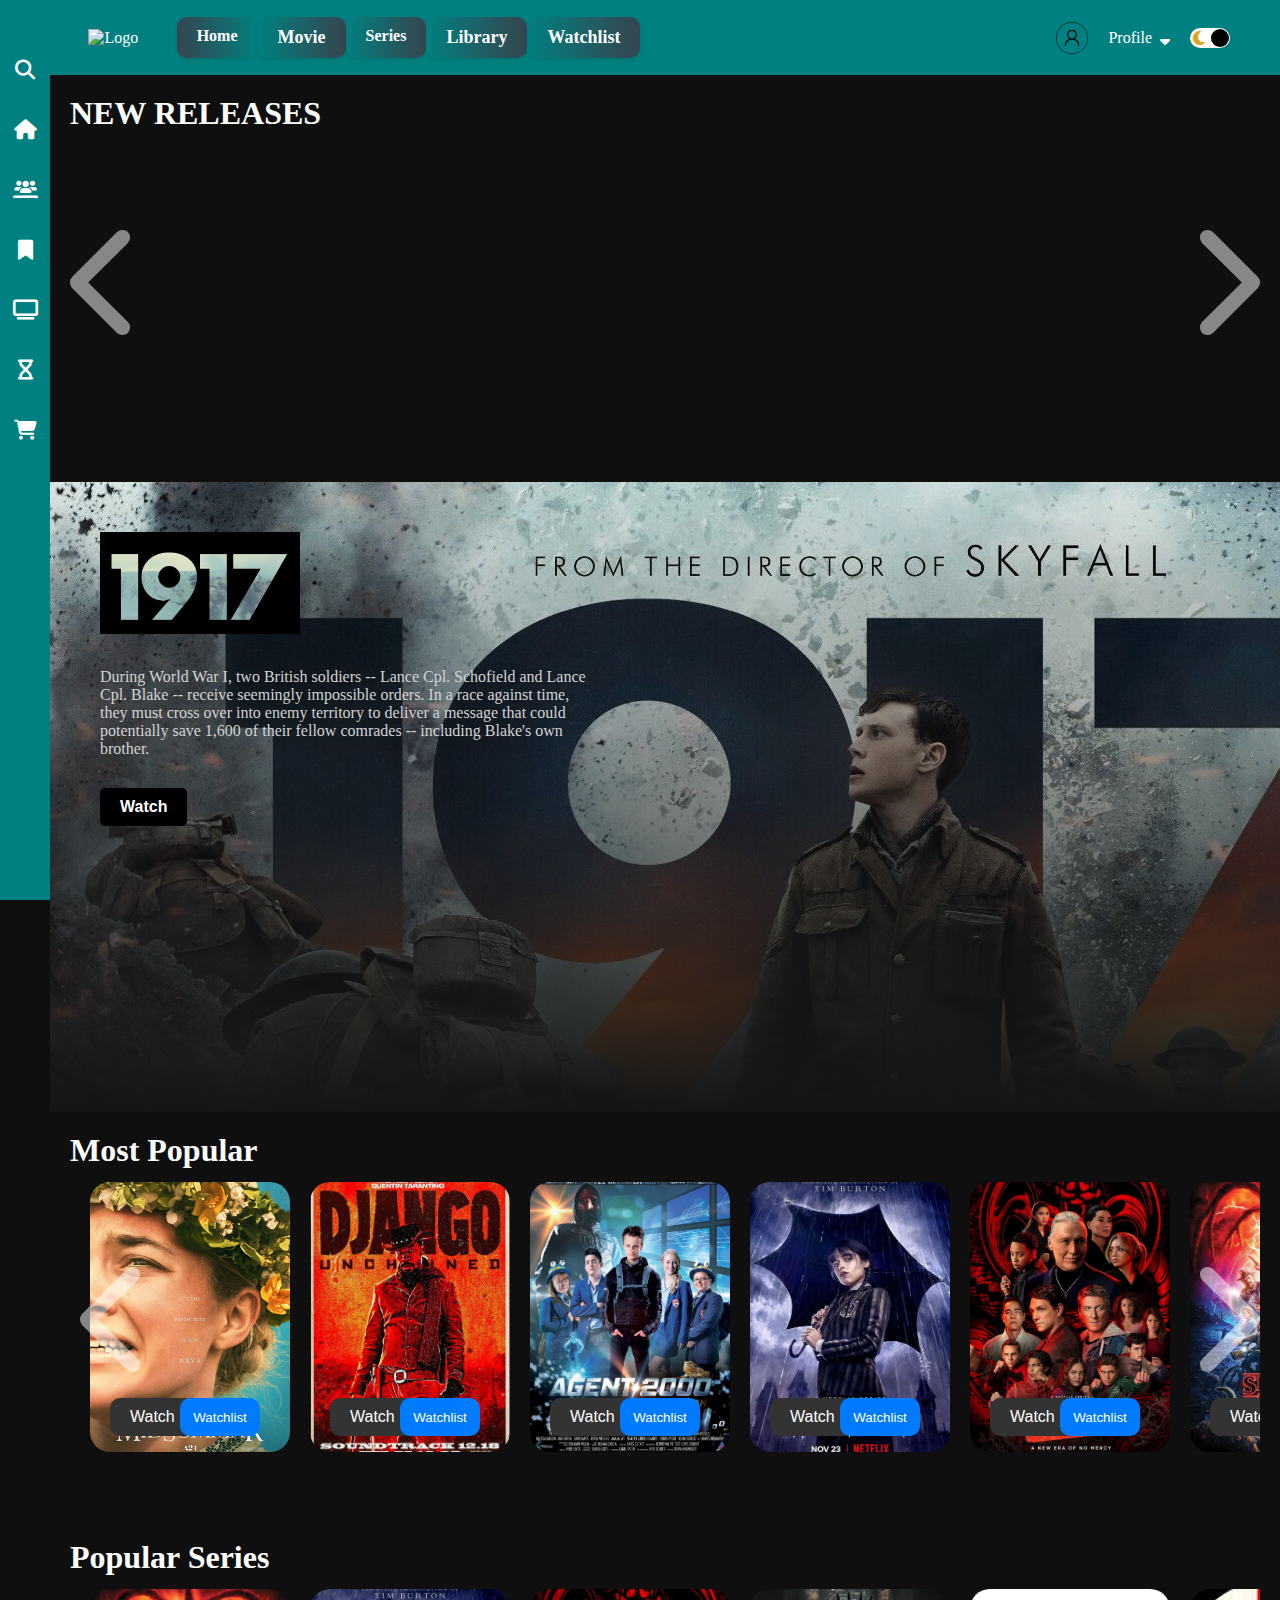
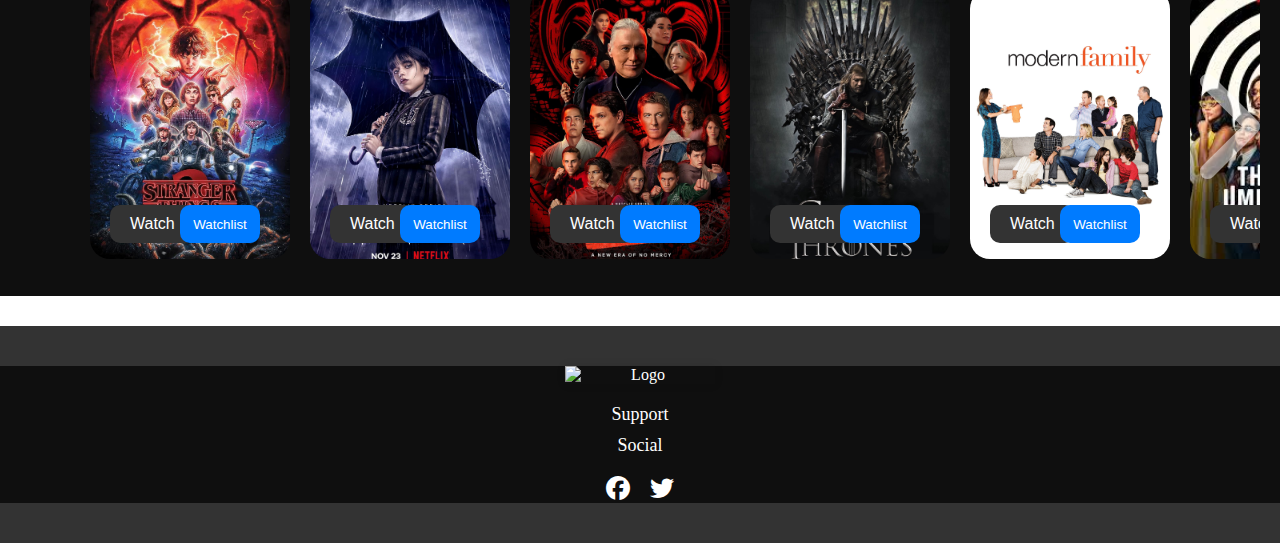
==== commit 5f12f002: "new with sign in and alerts" ====
--- a/pages/home.html
+++ b/pages/home.html
@@ -23,7 +23,7 @@
             <div  class="menu-container">
                 <ul class="menu-list">
                     <li class="menu-list-item active">Home</li>
-                    <li class="menu-list-item">Movie</li>
+                    <li class="menu-list-item"><a href="/test.html">Movie</a></li>
                     <li class="menu-list-item">Series</li>
                     <li class="menu-list-item"><a href="/pages/library.html">Library</a></li>
                     <li class="menu-list-item"><a href="/pages/watchlist.html">Watchlist</a></li>
@@ -38,7 +38,7 @@
                 <div class="profile-dropdown" id="profileDropdownContent">
                     <a href="#">My Account</a>
                     <a href="#">Settings</a>
-                    <a href="#">Log Out</a>
+                    <a href="/index.html">Log Out</a>
                 </div>
             </div>
                 <div class="toggle">
@@ -75,13 +75,14 @@
         <div class="featured-content" 
         style="background: linear-gradient(to bottom, rgba(0,0,0,0), #151515), url(/images/s-l1600.jpg);">
         <img class="featured-title" src="/images/1917-Movie-Poster.jpg" alt="">
-        <p class="featured-desc">Lorem ipsum dolor sit amet consectetur adipisicing elit. Dolor vero voluptates praesentium qui explicabo cupiditate velit porro cum, eaque libero aliquid impedit, eum aspernatur numquam nesciunt! Pariatur quae provident doloremque.</p>
+        <p class="featured-desc">During World War I, two British soldiers -- Lance Cpl. Schofield and Lance Cpl. Blake -- receive seemingly impossible orders. In a race against time, they must cross over into enemy territory to deliver a message that could potentially save 1,600 of their fellow comrades -- including Blake's own brother.</p>
         <button class="featured-button">Watch</button>
    </div>
    <div class="movie-list-container" id="most-popular">
             <h1 class="movie-list-title">Most Popular</h1>
             <div class="movie-list-wrapper">
                 <div class="movie-list">
+                    <i class="fa-solid fa-chevron-left arrow-left"></i>
                     <div class="movie-list-item">
                         <img class="movie-list-item-img" src="/images/midsommar.jpg" alt="">
                         <span class="movie-list-item-title">Midsommer</span>
@@ -147,66 +148,66 @@
             </div>
         </div>
         <div class="movie-list-container"id="new-series">
-            <h1 class="movie-list-title">New Series</h1>
+            <h1 class="movie-list-title">Popular Series</h1>
             <div class="movie-list-wrapper">
                 <div class="movie-list">
                     <div class="movie-list-item">
-                        <img class="movie-list-item-img" src="/images/midsommar.jpg" alt="">
-                        <span class="movie-list-item-title"></span>
-                        <button class="movie-list-item-button">Watch</button>
-                        <button class="movie-list-item-watchlist-button">Watchlist</button>
-                    </div>
-                    <div class="movie-list-item">
-                        <img class="movie-list-item-img" src="/images/midsommar.jpg" alt="">
-                        <span class="movie-list-item-title"></span>
-                        <button class="movie-list-item-button">Watch</button>
-                        <button class="movie-list-item-watchlist-button">Watchlist</button>
-                    </div>
-                    <div class="movie-list-item">
-                        <img class="movie-list-item-img" src="/images/midsommar.jpg" alt="">
-                        <span class="movie-list-item-title"></span>
-                        <button class="movie-list-item-button">Watch</button>
-                        <button class="movie-list-item-watchlist-button">Watchlist</button>
-                    </div>
-                    <div class="movie-list-item">
-                        <img class="movie-list-item-img" src="/images/midsommar.jpg" alt="">
-                        <span class="movie-list-item-title"></span>
-                        <button class="movie-list-item-button">Watch</button>
-                        <button class="movie-list-item-watchlist-button">Watchlist</button>
-                    </div>
-                    <div class="movie-list-item">
-                        <img class="movie-list-item-img" src="/images/midsommar.jpg" alt="">
-                        <span class="movie-list-item-title"></span>
-                        <button class="movie-list-item-button">Watch</button>
-                        <button class="movie-list-item-watchlist-button">Watchlist</button>
-                    </div>
-                    <div class="movie-list-item">
-                        <img class="movie-list-item-img" src="/images/midsommar.jpg" alt="">
-                        <span class="movie-list-item-title"></span>
-                        <button class="movie-list-item-button">Watch</button>
-                        <button class="movie-list-item-watchlist-button">Watchlist</button>
-                    </div>
-                    <div class="movie-list-item">
-                        <img class="movie-list-item-img" src="/images/midsommar.jpg" alt="">
-                        <span class="movie-list-item-title"></span>
-                        <button class="movie-list-item-button">Watch</button>
-                        <button class="movie-list-item-watchlist-button">Watchlist</button>
-                    </div>
-                    <div class="movie-list-item">
-                        <img class="movie-list-item-img" src="/images/midsommar.jpg" alt="">
-                        <span class="movie-list-item-title">Midsommar</span>
-                        <button class="movie-list-item-button">Watch</button>
-                        <button class="movie-list-item-watchlist-button">Watchlist</button>
-                    </div>
-                    <div class="movie-list-item">
-                        <img class="movie-list-item-img" src="/images/midsommar.jpg" alt="">
-                        <span class="movie-list-item-title"></span>
-                        <button class="movie-list-item-button">Watch</button>
-                        <button class="movie-list-item-watchlist-button">Watchlist</button>
-                    </div>
-                    <div class="movie-list-item">
-                        <img class="movie-list-item-img" src="/images/midsommar.jpg" alt="">
-                        <span class="movie-list-item-title"></span>
+                        <img class="movie-list-item-img" src="/images/MV5BMDRjYWI5NTMtZTYzZC00NTg4LWI3NjMtNmI3MTdhMWQ5MGJlXkEyXkFqcGdeQXVyNTg4MDc4Mg@@._V1_FMjpg_UX1000_.jpg" alt="">
+                        <span class="movie-list-item-title">Stranger Things</span>
+                        <button class="movie-list-item-button">Watch</button>
+                        <button class="movie-list-item-watchlist-button">Watchlist</button>
+                    </div>
+                    <div class="movie-list-item">
+                        <img class="movie-list-item-img" src="/images/MV5BM2ZmMjEyZmYtOGM4YS00YTNhLWE3ZDMtNzQxM2RhNjBlODIyXkEyXkFqcGdeQXVyMTUzMTg2ODkz._V1_FMjpg_UX1000_.jpg" alt="">
+                        <span class="movie-list-item-title">Wednesday</span>
+                        <button class="movie-list-item-button">Watch</button>
+                        <button class="movie-list-item-watchlist-button">Watchlist</button>
+                    </div>
+                    <div class="movie-list-item">
+                        <img class="movie-list-item-img" src="/images/MV5BYWU4ZmI0NTItZjcyNy00MzQ5LThiNDQtZDZkNjg1NWUwN2RhXkEyXkFqcGdeQXVyMTUzMTg2ODkz._V1_FMjpg_UX1000_.jpg" alt="">
+                        <span class="movie-list-item-title">Cobra Kai</span>
+                        <button class="movie-list-item-button">Watch</button>
+                        <button class="movie-list-item-watchlist-button">Watchlist</button>
+                    </div>
+                    <div class="movie-list-item">
+                        <img class="movie-list-item-img" src="/images/Game of throens.jpg" alt="">
+                        <span class="movie-list-item-title">Game of Thrones</span>
+                        <button class="movie-list-item-button">Watch</button>
+                        <button class="movie-list-item-watchlist-button">Watchlist</button>
+                    </div>
+                    <div class="movie-list-item">
+                        <img class="movie-list-item-img" src="/images/modern family.jpg" alt="">
+                        <span class="movie-list-item-title">Modern family</span>
+                        <button class="movie-list-item-button">Watch</button>
+                        <button class="movie-list-item-watchlist-button">Watchlist</button>
+                    </div>
+                    <div class="movie-list-item">
+                        <img class="movie-list-item-img" src="/images/ubrella acadamy.jpg" alt="">
+                        <span class="movie-list-item-title">The Umbrella Academy</span>
+                        <button class="movie-list-item-button">Watch</button>
+                        <button class="movie-list-item-watchlist-button">Watchlist</button>
+                    </div>
+                    <div class="movie-list-item">
+                        <img class="movie-list-item-img" src="/images/peaky blinders.webp" alt="">
+                        <span class="movie-list-item-title">Peaky Blinders</span>
+                        <button class="movie-list-item-button">Watch</button>
+                        <button class="movie-list-item-watchlist-button">Watchlist</button>
+                    </div>
+                    <div class="movie-list-item">
+                        <img class="movie-list-item-img" src="/images/south park.jpeg" alt="">
+                        <span class="movie-list-item-title">South Park</span>
+                        <button class="movie-list-item-button">Watch</button>
+                        <button class="movie-list-item-watchlist-button">Watchlist</button>
+                    </div>
+                    <div class="movie-list-item">
+                        <img class="movie-list-item-img" src="/images/breaking bad.jpg" alt="">
+                        <span class="movie-list-item-title">Breaking Bad</span>
+                        <button class="movie-list-item-button">Watch</button>
+                        <button class="movie-list-item-watchlist-button">Watchlist</button>
+                    </div>
+                    <div class="movie-list-item">
+                        <img class="movie-list-item-img" src="/images/family guy.jpg" alt="">
+                        <span class="movie-list-item-title">Family Guy</span>
                         <button class="movie-list-item-button">Watch</button>
                         <button class="movie-list-item-watchlist-button">Watchlist</button>
                     </div>
--- a/style/home.css
+++ b/style/home.css
@@ -1,3 +1,6 @@
+@import url('https://fonts.googleapis.com/css2?family=Nunito:wght@200;400&display=swap');
+
+
 *{
     margin: 0;
     padding: 0;
@@ -139,11 +142,11 @@
 }
 
 
-
-.featured-content{
+.featured-content {
     height: 70vh;
     padding: 50px;
-  
+    background-position: center;
+    background-size: cover;
 }
 .featured-title{
     width: 200px;
@@ -438,10 +441,13 @@
     bottom: 20px;
     left: 90px; 
     transition: background-color 0.3s ease;
+    width: 80px;
+    height: 38px;
 }
 
 .movie-list-item-watchlist-button:hover {
-    background-color: #0056b3; 
+    background-color:#008080; 
+    transform: scale(1.05); 
 }
 
 
@@ -524,21 +530,27 @@
   }
 
   
-.know-more {
-    background-color: orange;
-    color: white;
-    font-size: 16px;
-    font-weight: bold;
-    border: 0;
-    border-radius: 50px;
+  .know-more {
+    display: inline-block;
+    background-color: rgb(46, 46, 46);
+    color: #fff;
+    font-size: 14px;
+    font-weight: bold;
+    border: none;
+    border-radius: 5px;
     padding: 10px 20px;
-    margin-top: 5px;
-    width: 100%;
-    justify-content: center;
+    margin-top: 10px;
     text-align: center;
     cursor: pointer;
-  }
-
+    transition: background-color 0.3s;
+    text-decoration: none;
+}
+
+.know-more:hover {
+    background-color: #005959;
+}
+
+  
   .footer {
     background-color: #333;
     color: #fff;
@@ -599,4 +611,64 @@
   .footer-social i:hover {
     color: #ccc;
   }
-  +  
+  .add-to-watchlist {
+    display: inline-block;
+    background-color: #007bff;
+    color: #fff;
+    font-size: 14px;
+    font-weight: bold;
+    border: none;
+    border-radius: 5px;
+    padding: 10px 20px;
+    margin-top: 10px;
+    text-align: center;
+    cursor: pointer;
+    transition: background-color 0.3s;
+    text-decoration: none;
+}
+
+.add-to-watchlist:hover {
+    background-color: #005959;
+}
+
+.alert-container {
+    position: fixed;
+    bottom: 20px;
+    right: 20px;
+    background-color: #333;
+    color: #fff;
+    padding: 10px 20px;
+    border-radius: 5px;
+    box-shadow: 0 4px 8px rgba(0, 0, 0, 0.1);
+    z-index: 999;
+    display: none;
+}
+
+.alert-container.active {
+    display: block;
+    animation: slideIn 0.5s ease;
+}
+
+@keyframes slideIn {
+    from {
+        transform: translateY(100%);
+    }
+    to {
+        transform: translateY(0);
+    }
+}
+
+.alert-message {
+    font-size: 16px;
+    font-weight: bold;
+}
+
+.alert-close {
+    cursor: pointer;
+    font-size: 20px;
+    position: absolute;
+    top: 50%;
+    right: 10px;
+    transform: translateY(-50%);
+}
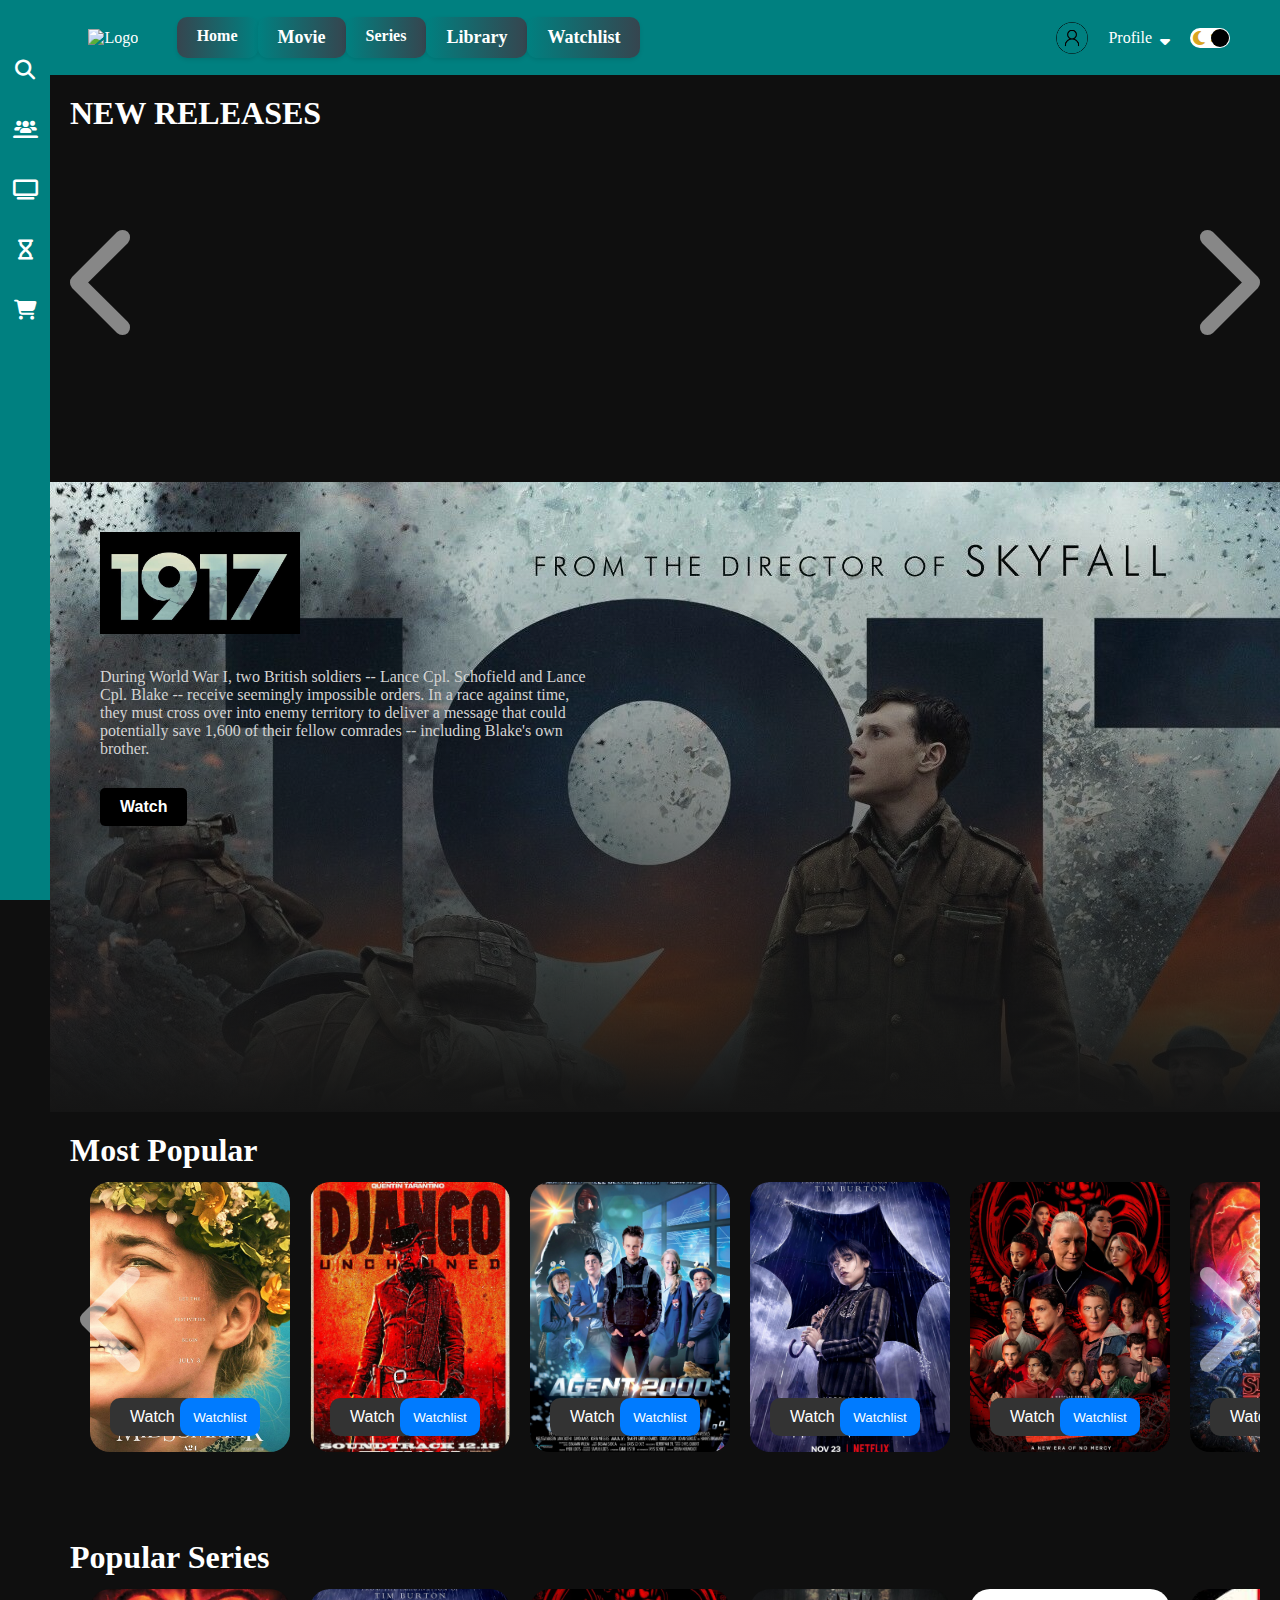
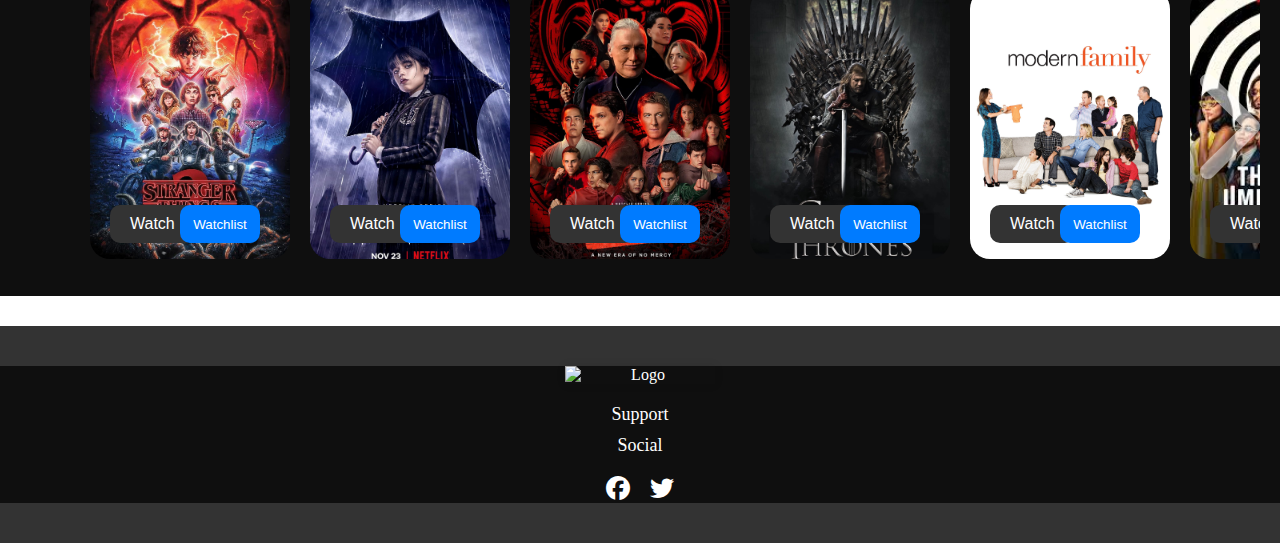
==== commit 0a8b43f9: "api on indv page" ====
--- a/pages/home.html
+++ b/pages/home.html
@@ -52,9 +52,7 @@
     </div>
     <div class="sidebar">
         <i class="left-menu-icon fa-solid fa-magnifying-glass"></i>
-        <i class="left-menu-icon fa-solid fa-house"></i>
         <i class="left-menu-icon fa-solid fa-users-line"></i>
-        <i class="left-menu-icon fa-solid fa-bookmark"></i>
         <i class="left-menu-icon fa-solid fa-tv"></i>
         <i class="left-menu-icon fa-solid fa-hourglass"></i>
         <i class="left-menu-icon fa-solid fa-cart-shopping"></i>
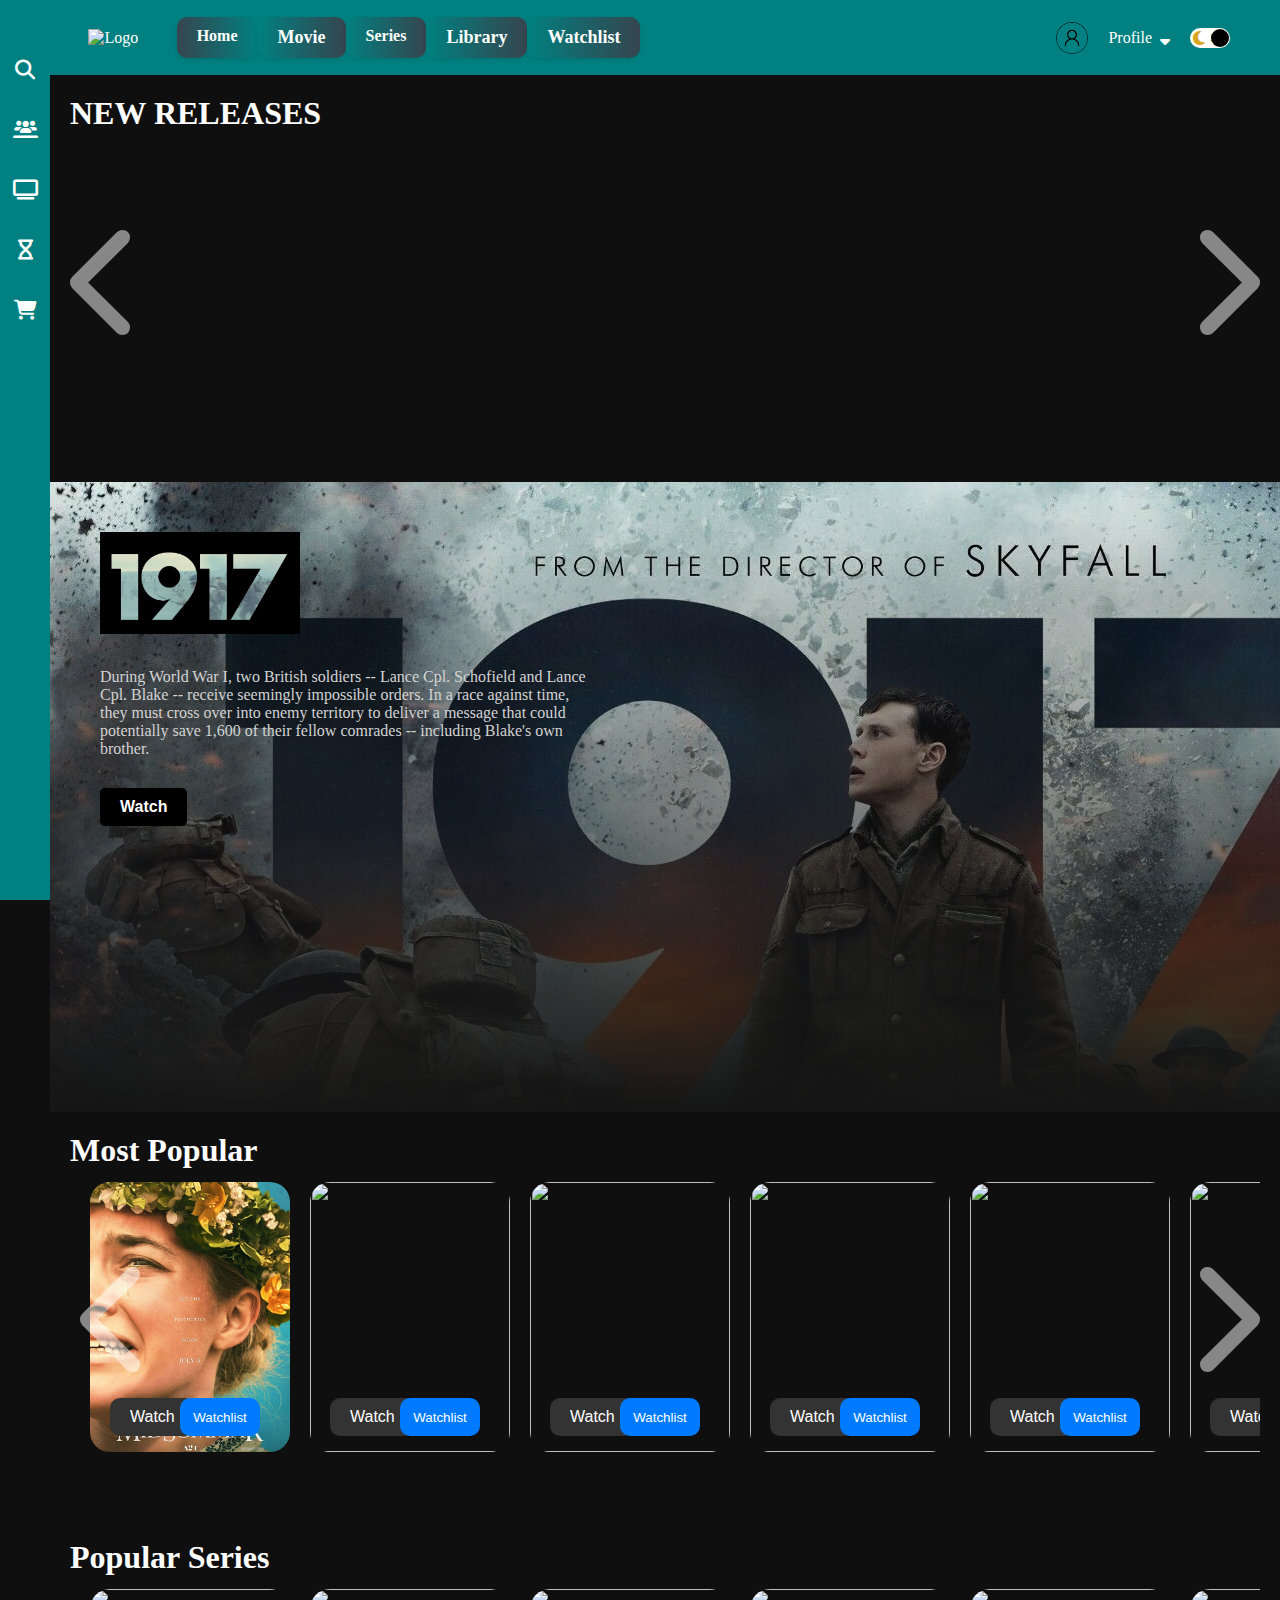
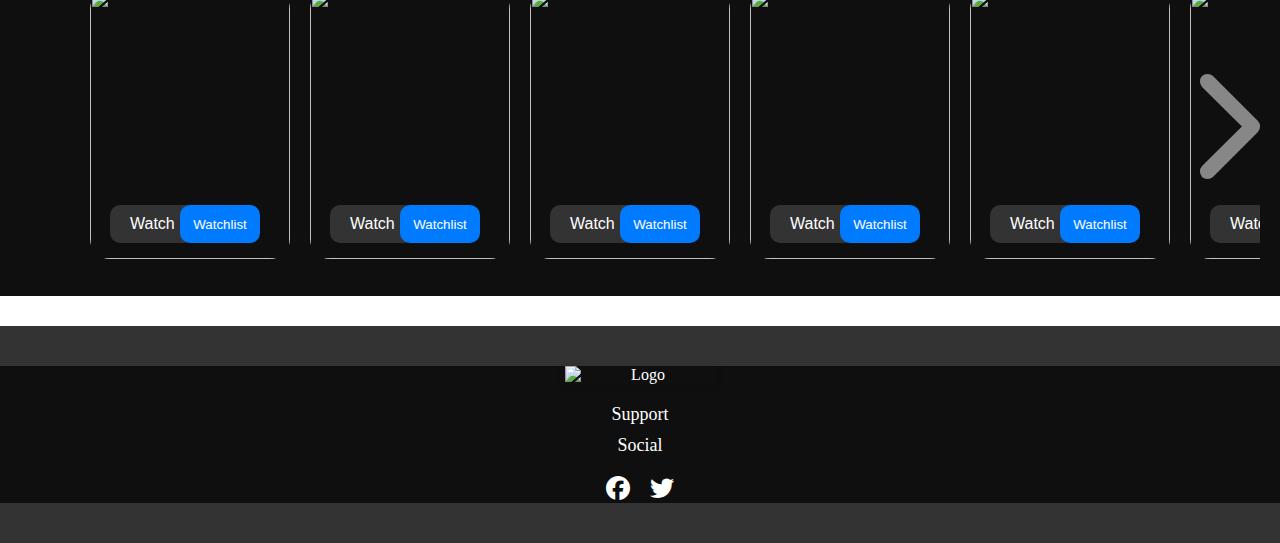
==== commit b349c4d0: "new img" ====
--- a/pages/home.html
+++ b/pages/home.html
@@ -88,55 +88,55 @@
                         <button class="movie-list-item-watchlist-button">Watchlist</button>
                     </div>
                     <div class="movie-list-item">
-                        <img class="movie-list-item-img" src="/images/MV5BODEwZjEzMjAtNjQxMy00Yjc4LWFlMDAtYjhjZTAxNDU3OTg3XkEyXkFqcGdeQXVyOTM2NTM4MjA@._V1_.jpg" alt="">
+                        <img class="movie-list-item-img" src="https://m.media-amazon.com/images/M/MV5BMjIyNTQ5NjQ1OV5BMl5BanBnXkFtZTcwODg1MDU4OA@@._V1_FMjpg_UX1000_.jpg" alt="">
                         <span class="movie-list-item-title">DJANGO</span>
                         <button class="movie-list-item-button">Watch</button>
                         <button class="movie-list-item-watchlist-button">Watchlist</button>
                     </div>
                     <div class="movie-list-item">
-                        <img class="movie-list-item-img" src="/images/MV5BMGYwNmFkZDYtZDFlOC00M2U3LWI3YjAtYmMxZDY1YzkyNjA1XkEyXkFqcGdeQXVyNjc3MjcyMDY@._V1_.jpg" alt="">
+                        <img class="movie-list-item-img" src="https://showmax.akamaized.net/i/61176401-246f-4fb1-b8d7-b4982ccb0795/400x">
                         <span class="movie-list-item-title">AGENT 2000</span>
                         <button class="movie-list-item-button">Watch</button>
                         <button class="movie-list-item-watchlist-button">Watchlist</button>
                     </div>
                     <div class="movie-list-item">
-                        <img class="movie-list-item-img" src="/images/MV5BM2ZmMjEyZmYtOGM4YS00YTNhLWE3ZDMtNzQxM2RhNjBlODIyXkEyXkFqcGdeQXVyMTUzMTg2ODkz._V1_FMjpg_UX1000_.jpg" alt="">
+                        <img class="movie-list-item-img" src="https://upload.wikimedia.org/wikipedia/en/6/66/Wednesday_Netflix_series_poster.png"  alt="">
                         <span class="movie-list-item-title">Wednesday</span>
                         <button class="movie-list-item-button">Watch</button>
                         <button class="movie-list-item-watchlist-button">Watchlist</button>
                     </div>
                     <div class="movie-list-item">
-                        <img class="movie-list-item-img" src="/images/MV5BYWU4ZmI0NTItZjcyNy00MzQ5LThiNDQtZDZkNjg1NWUwN2RhXkEyXkFqcGdeQXVyMTUzMTg2ODkz._V1_FMjpg_UX1000_.jpg" alt="">
+                        <img class="movie-list-item-img" src="https://m.media-amazon.com/images/M/MV5BYWU4ZmI0NTItZjcyNy00MzQ5LThiNDQtZDZkNjg1NWUwN2RhXkEyXkFqcGdeQXVyMTUzMTg2ODkz._V1_FMjpg_UX1000_.jpg" alt="">
                         <span class="movie-list-item-title">Cobra Kai</span>
                         <button class="movie-list-item-button">Watch</button>
                         <button class="movie-list-item-watchlist-button">Watchlist</button>
                     </div>
                     <div class="movie-list-item">
-                        <img class="movie-list-item-img" src="/images/MV5BMDRjYWI5NTMtZTYzZC00NTg4LWI3NjMtNmI3MTdhMWQ5MGJlXkEyXkFqcGdeQXVyNTg4MDc4Mg@@._V1_FMjpg_UX1000_.jpg" alt="">
+                        <img class="movie-list-item-img" src="https://m.media-amazon.com/images/I/81PkURLEK1L._UF1000,1000_QL80_.jpg" alt="">
                         <span class="movie-list-item-title">Stranger Things</span>
                         <button class="movie-list-item-button">Watch</button>
                         <button class="movie-list-item-watchlist-button">Watchlist</button>
                     </div>
                     <div class="movie-list-item">
-                        <img class="movie-list-item-img" src="/images/MV5BMzU4MDY2MTM1M15BMl5BanBnXkFtZTcwMjU5ODI3NA@@._V1_.jpg" alt="">
+                        <img class="movie-list-item-img" src="https://m.media-amazon.com/images/M/MV5BMTM3ODY0OTI3OF5BMl5BanBnXkFtZTgwMzc2OTYwMDE@._V1_.jpg" alt="">
                         <span class="movie-list-item-title">Spud</span>
                         <button class="movie-list-item-button">Watch</button>
                         <button class="movie-list-item-watchlist-button">Watchlist</button>
                     </div>
                     <div class="movie-list-item">
-                        <img class="movie-list-item-img" src="/images/f8a7c36bbf2e82cbe65ecf78f27a8af3.jpg" alt="">
+                        <img class="movie-list-item-img" src="https://m.media-amazon.com/images/M/MV5BNzA1Njg4NzYxOV5BMl5BanBnXkFtZTgwODk5NjU3MzI@._V1_.jpg" alt="">
                         <span class="movie-list-item-title">Blade Runner</span>
                         <button class="movie-list-item-button">Watch</button>
                         <button class="movie-list-item-watchlist-button">Watchlist</button>
                     </div>
                     <div class="movie-list-item">
-                        <img class="movie-list-item-img" src="/images/image.jpg" alt="">
+                        <img class="movie-list-item-img" src="https://m.media-amazon.com/images/S/pv-target-images/38c651f11b1d92d2f6c49bbe6d6bf61149c9387f8b223828075c4a8c8e6ca450.jpg" alt="">
                         <span class="movie-list-item-title">Bad Neigbours</span>
                         <button class="movie-list-item-button">Watch</button>
                         <button class="movie-list-item-watchlist-button">Watchlist</button>
                     </div>
                     <div class="movie-list-item">
-                        <img class="movie-list-item-img" src="/images/Moonlight-Web_72dpi.jpg" alt="">
+                        <img class="movie-list-item-img" src="https://m.media-amazon.com/images/M/MV5BNzQxNTIyODAxMV5BMl5BanBnXkFtZTgwNzQyMDA3OTE@._V1_.jpg" alt="">
                         <span class="movie-list-item-title">Moonlight Web</span>
                         <button class="movie-list-item-button">Watch</button>
                         <button class="movie-list-item-watchlist-button">Watchlist</button>
@@ -150,61 +150,61 @@
             <div class="movie-list-wrapper">
                 <div class="movie-list">
                     <div class="movie-list-item">
-                        <img class="movie-list-item-img" src="/images/MV5BMDRjYWI5NTMtZTYzZC00NTg4LWI3NjMtNmI3MTdhMWQ5MGJlXkEyXkFqcGdeQXVyNTg4MDc4Mg@@._V1_FMjpg_UX1000_.jpg" alt="">
+                        <img class="movie-list-item-img" src="https://m.media-amazon.com/images/I/81PkURLEK1L._UF1000,1000_QL80_.jpg" alt="">
                         <span class="movie-list-item-title">Stranger Things</span>
                         <button class="movie-list-item-button">Watch</button>
                         <button class="movie-list-item-watchlist-button">Watchlist</button>
                     </div>
                     <div class="movie-list-item">
-                        <img class="movie-list-item-img" src="/images/MV5BM2ZmMjEyZmYtOGM4YS00YTNhLWE3ZDMtNzQxM2RhNjBlODIyXkEyXkFqcGdeQXVyMTUzMTg2ODkz._V1_FMjpg_UX1000_.jpg" alt="">
+                        <img class="movie-list-item-img" src="https://upload.wikimedia.org/wikipedia/en/6/66/Wednesday_Netflix_series_poster.png" alt="">
                         <span class="movie-list-item-title">Wednesday</span>
                         <button class="movie-list-item-button">Watch</button>
                         <button class="movie-list-item-watchlist-button">Watchlist</button>
                     </div>
                     <div class="movie-list-item">
-                        <img class="movie-list-item-img" src="/images/MV5BYWU4ZmI0NTItZjcyNy00MzQ5LThiNDQtZDZkNjg1NWUwN2RhXkEyXkFqcGdeQXVyMTUzMTg2ODkz._V1_FMjpg_UX1000_.jpg" alt="">
+                        <img class="movie-list-item-img" src="https://m.media-amazon.com/images/M/MV5BYWU4ZmI0NTItZjcyNy00MzQ5LThiNDQtZDZkNjg1NWUwN2RhXkEyXkFqcGdeQXVyMTUzMTg2ODkz._V1_FMjpg_UX1000_.jpg" alt="">
                         <span class="movie-list-item-title">Cobra Kai</span>
                         <button class="movie-list-item-button">Watch</button>
                         <button class="movie-list-item-watchlist-button">Watchlist</button>
                     </div>
                     <div class="movie-list-item">
-                        <img class="movie-list-item-img" src="/images/Game of throens.jpg" alt="">
+                        <img class="movie-list-item-img" src="https://m.media-amazon.com/images/M/MV5BN2IzYzBiOTQtNGZmMi00NDI5LTgxMzMtN2EzZjA1NjhlOGMxXkEyXkFqcGdeQXVyNjAwNDUxODI@._V1_.jpg" alt="">
                         <span class="movie-list-item-title">Game of Thrones</span>
                         <button class="movie-list-item-button">Watch</button>
                         <button class="movie-list-item-watchlist-button">Watchlist</button>
                     </div>
                     <div class="movie-list-item">
-                        <img class="movie-list-item-img" src="/images/modern family.jpg" alt="">
+                        <img class="movie-list-item-img" src="https://upload.wikimedia.org/wikipedia/en/a/a0/Modern_Family_season_11_poster.jpg" alt="">
                         <span class="movie-list-item-title">Modern family</span>
                         <button class="movie-list-item-button">Watch</button>
                         <button class="movie-list-item-watchlist-button">Watchlist</button>
                     </div>
                     <div class="movie-list-item">
-                        <img class="movie-list-item-img" src="/images/ubrella acadamy.jpg" alt="">
+                        <img class="movie-list-item-img" src="https://resizing.flixster.com/Prx07tpsZHyURjKOXE5uAt3nglU=/ems.cHJkLWVtcy1hc3NldHMvdHZzZXJpZXMvYzJjODQwNTEtMjdlZi00ZTJlLThmY2EtODFiYjFjZGNlZTlkLmpwZw==" alt="">
                         <span class="movie-list-item-title">The Umbrella Academy</span>
                         <button class="movie-list-item-button">Watch</button>
                         <button class="movie-list-item-watchlist-button">Watchlist</button>
                     </div>
                     <div class="movie-list-item">
-                        <img class="movie-list-item-img" src="/images/peaky blinders.webp" alt="">
+                        <img class="movie-list-item-img" src="https://m.media-amazon.com/images/M/MV5BZjYzZDgzMmYtYjY5Zi00YTk1LThhMDYtNjFlNzM4MTZhYzgyXkEyXkFqcGdeQXVyMTE5NDQ1MzQ3._V1_.jpg" alt="">
                         <span class="movie-list-item-title">Peaky Blinders</span>
                         <button class="movie-list-item-button">Watch</button>
                         <button class="movie-list-item-watchlist-button">Watchlist</button>
                     </div>
                     <div class="movie-list-item">
-                        <img class="movie-list-item-img" src="/images/south park.jpeg" alt="">
+                        <img class="movie-list-item-img" src="https://assets1.ignimgs.com/2015/11/10/south-park-ob1jpg-a808ca.jpg" alt="">
                         <span class="movie-list-item-title">South Park</span>
                         <button class="movie-list-item-button">Watch</button>
                         <button class="movie-list-item-watchlist-button">Watchlist</button>
                     </div>
                     <div class="movie-list-item">
-                        <img class="movie-list-item-img" src="/images/breaking bad.jpg" alt="">
+                        <img class="movie-list-item-img" src="https://m.media-amazon.com/images/M/MV5BMzc3NDg0OGQtOTg0MC00NGYyLTlhZTYtOTAwNGQ1ZTdmNDQ0XkEyXkFqcGdeQXVyMjQwMDg0Ng@@._V1_.jpg" alt="">
                         <span class="movie-list-item-title">Breaking Bad</span>
                         <button class="movie-list-item-button">Watch</button>
                         <button class="movie-list-item-watchlist-button">Watchlist</button>
                     </div>
                     <div class="movie-list-item">
-                        <img class="movie-list-item-img" src="/images/family guy.jpg" alt="">
+                        <img class="movie-list-item-img" src="https://resizing.flixster.com/-XZAfHZM39UwaGJIFWKAE8fS0ak=/v3/t/assets/p9258427_b_v13_aa.jpg" alt="">
                         <span class="movie-list-item-title">Family Guy</span>
                         <button class="movie-list-item-button">Watch</button>
                         <button class="movie-list-item-watchlist-button">Watchlist</button>
